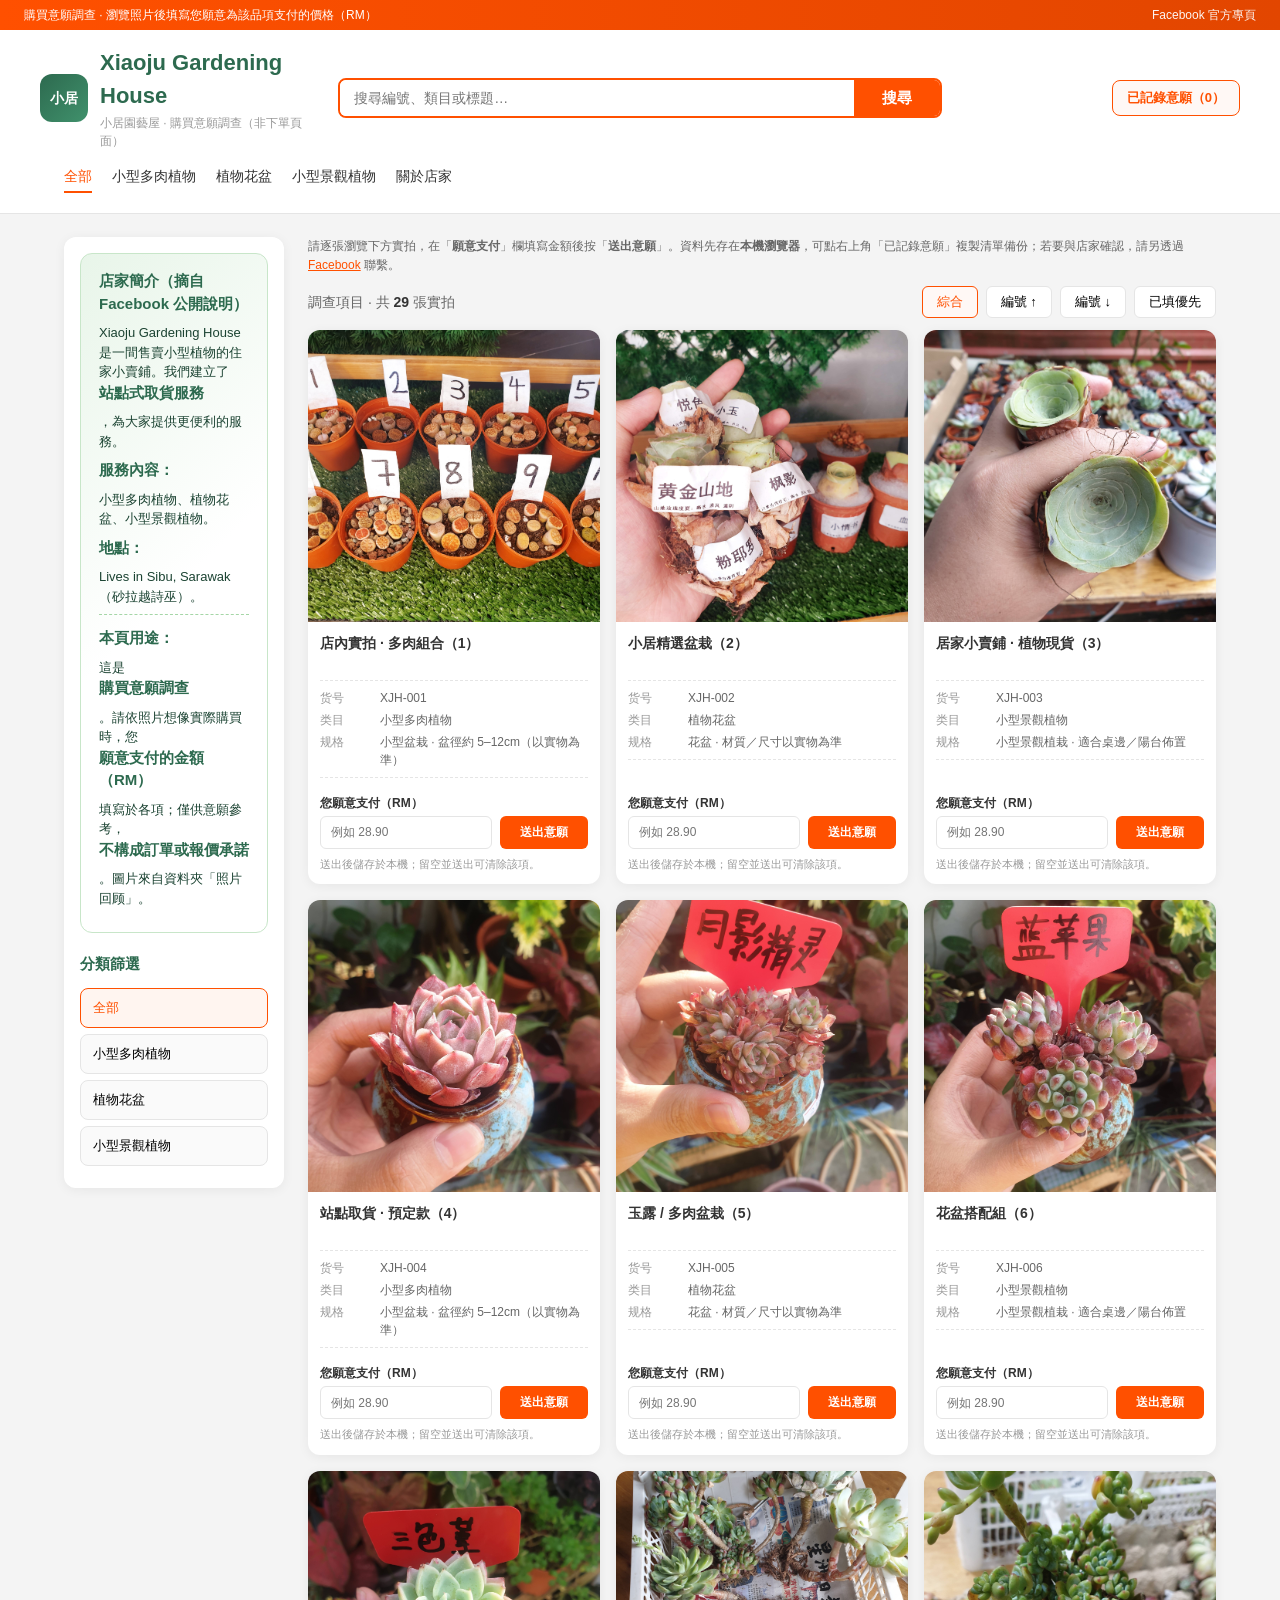
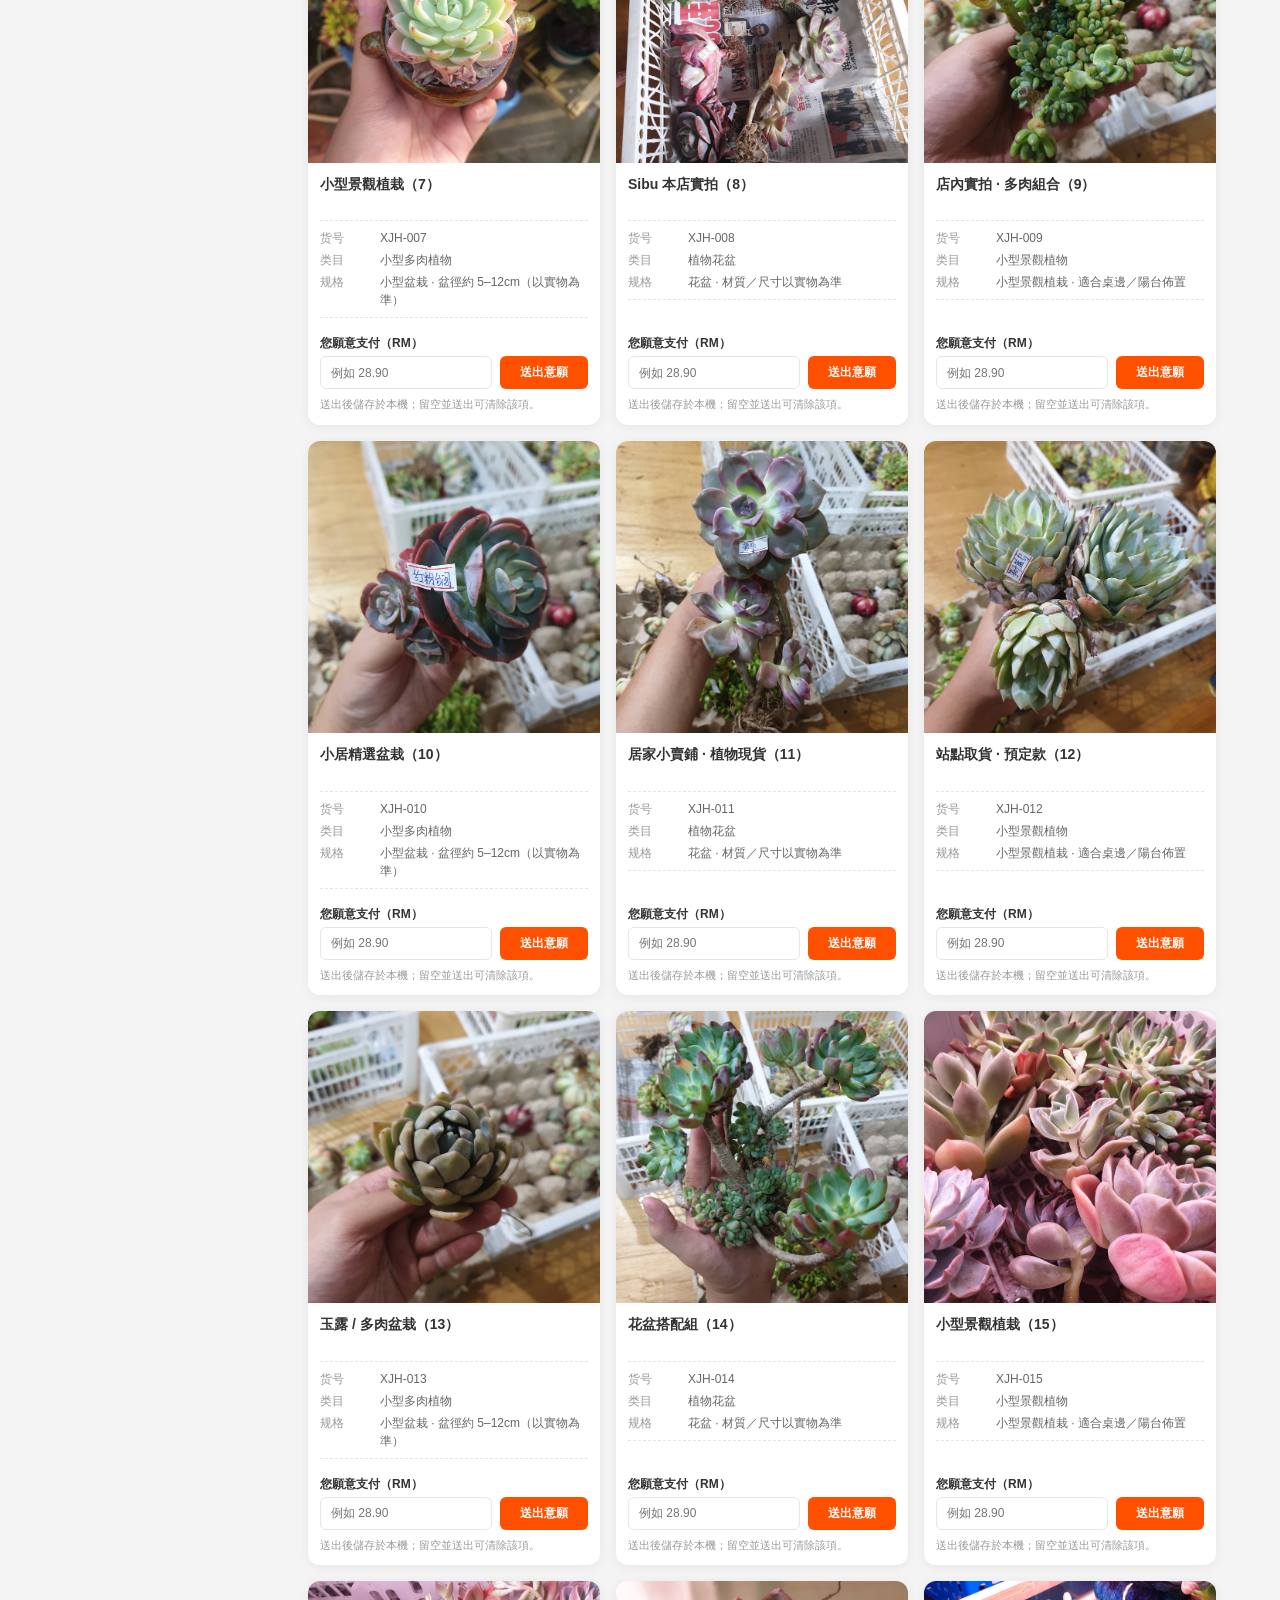
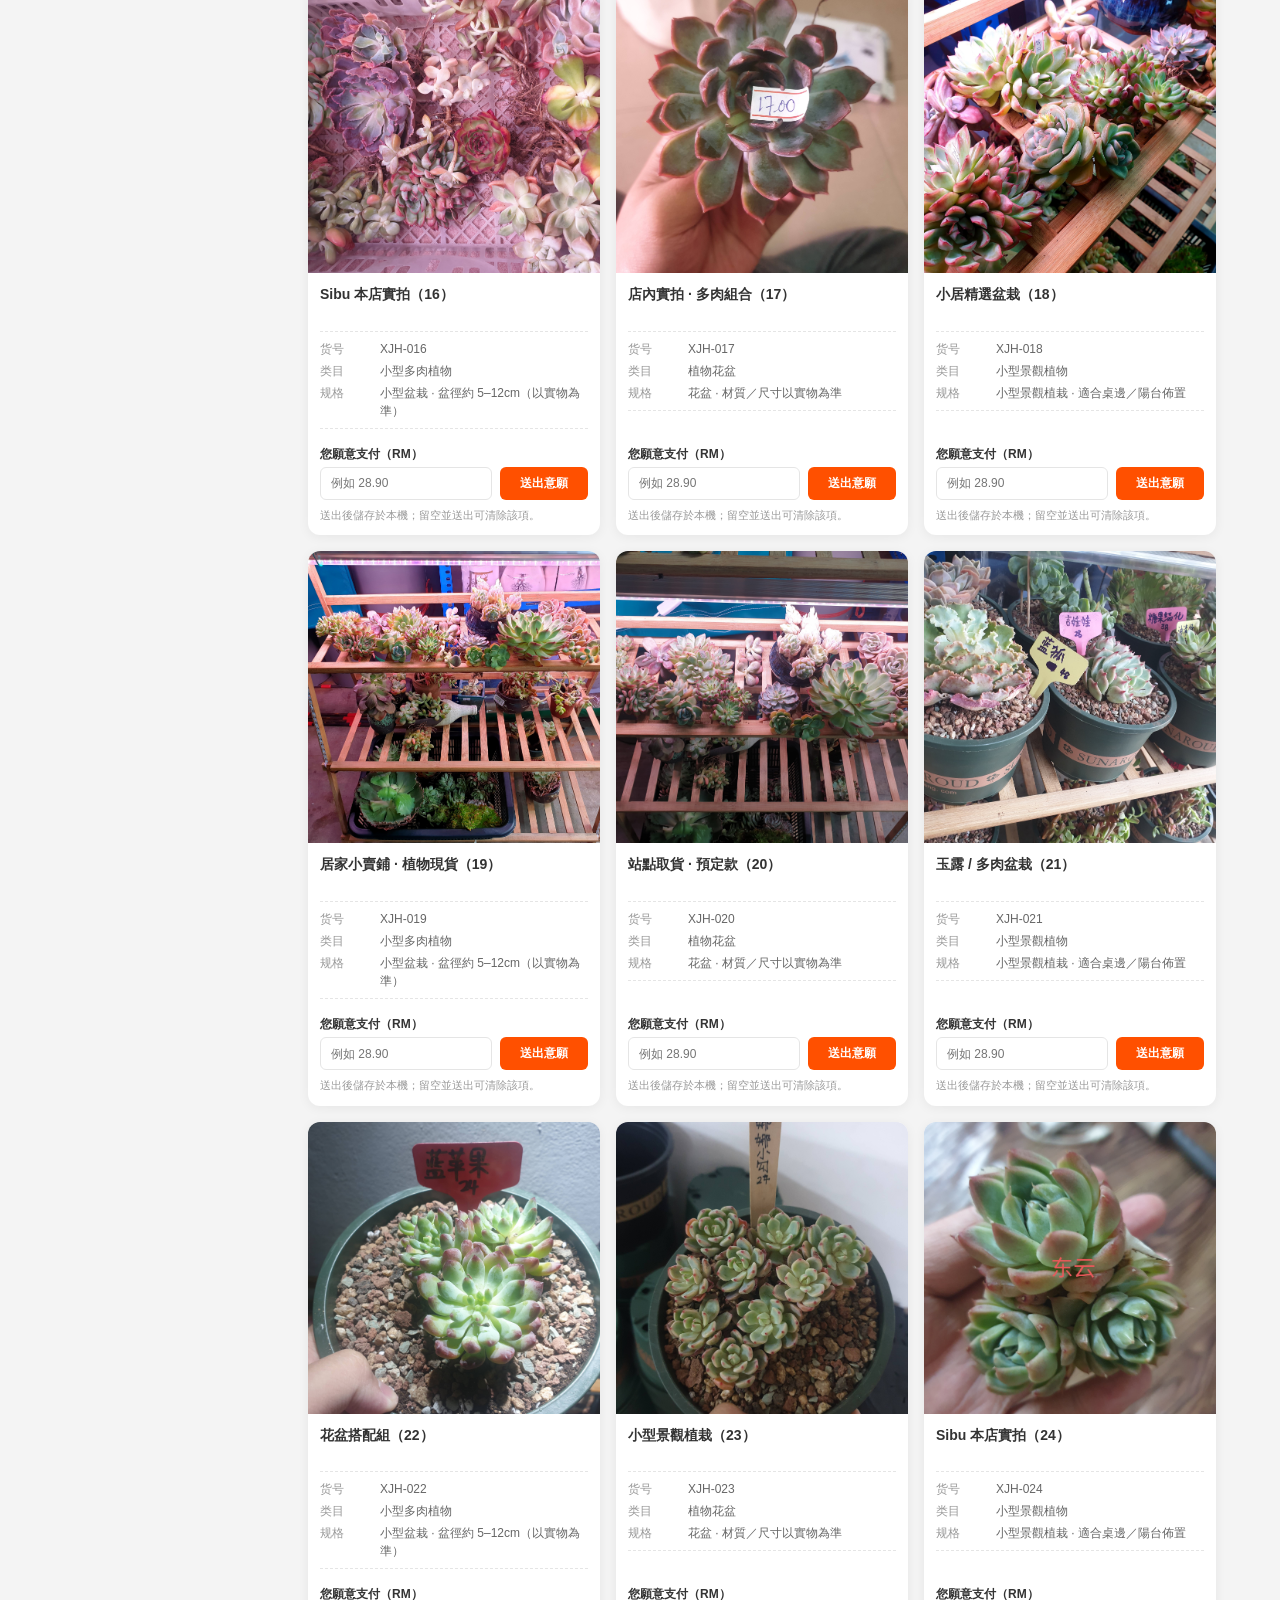
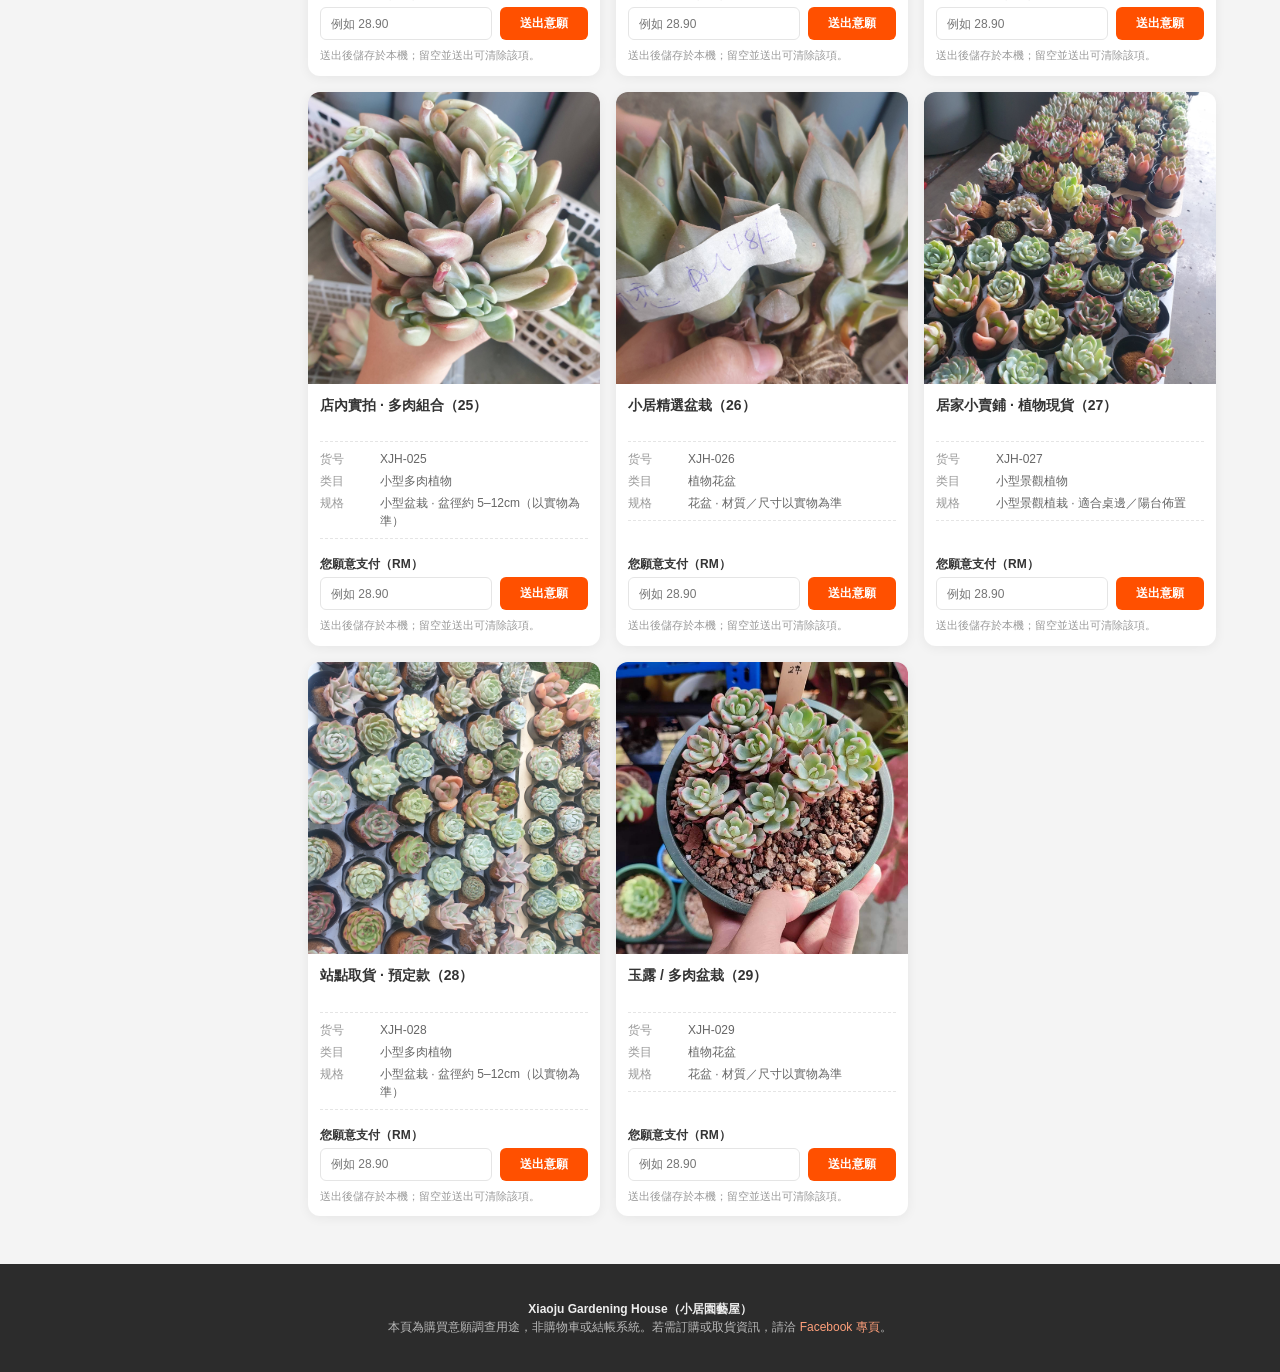
==== 意愿调查/index.html @ ec7cd311 "Add files via upload" ====
<!DOCTYPE html>
<html lang="zh-Hant">
  <head>
    <meta charset="UTF-8" />
    <meta name="viewport" content="width=device-width, initial-scale=1" />
    <meta name="theme-color" content="#ff5000" />
    <title>Xiaoju Gardening House · 購買意願調查</title>
    <meta
      name="description"
      content="Xiaoju Gardening House（小居園藝屋）購買意願調查：瀏覽實拍照片並填寫願意支付的價格（RM）。"
    />
    <link rel="stylesheet" href="styles.css" />
  </head>
  <body>
    <div class="top-bar">
      <span>購買意願調查 · 瀏覽照片後填寫您願意為該品項支付的價格（RM）</span>
      <span>
        <a href="https://www.facebook.com/xiaojugardeninghouse" target="_blank" rel="noopener noreferrer"
          >Facebook 官方專頁</a
        >
      </span>
    </div>

    <header class="header-main">
      <div class="header-inner">
        <div class="brand">
          <div class="brand-mark" aria-hidden="true">小居</div>
          <div>
            <h1>Xiaoju Gardening House</h1>
            <p class="sub">小居園藝屋 · 購買意願調查（非下單頁面）</p>
          </div>
        </div>
        <div class="search-wrap">
          <input
            id="search-input"
            type="search"
            placeholder="搜尋編號、類目或標題…"
            autocomplete="off"
            aria-label="搜尋項目"
          />
          <button type="button" id="search-btn">搜尋</button>
        </div>
        <div class="header-actions">
          <button type="button" class="summary-btn" id="summary-btn" aria-haspopup="dialog">
            已記錄意願（<span id="wtp-count">0</span>）
          </button>
        </div>
      </div>
      <nav class="nav-cats" aria-label="照片分類">
        <a href="#" data-cat="all" class="active">全部</a>
        <a href="#" data-cat="succulent">小型多肉植物</a>
        <a href="#" data-cat="pot">植物花盆</a>
        <a href="#" data-cat="landscape">小型景觀植物</a>
        <a href="https://www.facebook.com/xiaojugardeninghouse" target="_blank" rel="noopener noreferrer">關於店家</a>
      </nav>
    </header>

    <div class="layout">
      <aside class="sidebar" aria-label="說明與篩選">
        <div class="intro-card">
          <strong>店家簡介（摘自 Facebook 公開說明）</strong>
          <p>
            Xiaoju Gardening House 是一間售賣小型植物的住家小賣鋪。我們建立了<strong>站點式取貨服務</strong>，為大家提供更便利的服務。
          </p>
          <p><strong>服務內容：</strong>小型多肉植物、植物花盆、小型景觀植物。</p>
          <p><strong>地點：</strong>Lives in Sibu, Sarawak（砂拉越詩巫）。</p>
          <p class="intro-survey">
            <strong>本頁用途：</strong>這是<strong>購買意願調查</strong>。請依照片想像實際購買時，您<strong>願意支付的金額（RM）</strong>填寫於各項；僅供意願參考，<strong>不構成訂單或報價承諾</strong>。圖片來自資料夾「照片回顾」。
          </p>
        </div>
        <h3>分類篩選</h3>
        <div id="filter-btns"></div>
      </aside>

      <main class="main-panel">
        <p class="main-hint">
          請逐張瀏覽下方實拍，在「<strong>願意支付</strong>」欄填寫金額後按「<strong>送出意願</strong>」。資料先存在<strong>本機瀏覽器</strong>，可點右上角「已記錄意願」複製清單備份；若要與店家確認，請另透過
          <a href="https://www.facebook.com/xiaojugardeninghouse" target="_blank" rel="noopener noreferrer">Facebook</a>
          聯繫。
        </p>
        <div class="toolbar">
          <span class="toolbar-stat">調查項目 · 共 <strong id="product-total">—</strong> 張實拍</span>
          <div class="sort-row">
            <button type="button" data-sort="default" class="active">綜合</button>
            <button type="button" data-sort="id-asc">編號 ↑</button>
            <button type="button" data-sort="id-desc">編號 ↓</button>
            <button type="button" data-sort="filled-first">已填優先</button>
          </div>
        </div>
        <div id="product-grid" class="product-grid"></div>
      </main>
    </div>

    <footer class="footer">
      <p>
        <strong class="footer-brand">Xiaoju Gardening House（小居園藝屋）</strong><br />
        本頁為購買意願調查用途，非購物車或結帳系統。若需訂購或取貨資訊，請洽
        <a href="https://www.facebook.com/xiaojugardeninghouse" target="_blank" rel="noopener noreferrer">Facebook 專頁</a>。
      </p>
    </footer>

    <dialog id="summary-dialog" class="summary-dialog">
      <div class="summary-dialog-inner">
        <h2 class="summary-title">已記錄的購買意願</h2>
        <div id="summary-body" class="summary-body"></div>
        <p class="summary-hint">以下資料儲存在本機瀏覽器，清除網站資料會一併刪除。建議使用「複製清單」備份。</p>
        <div class="dialog-actions">
          <button type="button" class="btn-secondary" id="copy-summary">複製清單</button>
          <button type="button" class="btn-danger" id="clear-all-wtp">全部清除</button>
          <button type="button" class="btn-primary" id="close-summary">關閉</button>
        </div>
      </div>
    </dialog>

    <div id="toast" class="toast" role="status" aria-live="polite"></div>
    <script src="app.js"></script>
  </body>
</html>
---- 意愿调查/styles.css ----
:root {
  --tb-orange: #ff5000;
  --tb-orange-dark: #e24600;
  --leaf: #2d6a4f;
  --leaf-light: #40916c;
  --bg: #f4f4f4;
  --card: #fff;
  --text: #333;
  --muted: #999;
  --spec: #666;
  --border: #e5e5e5;
  --radius: 12px;
  --shadow: 0 2px 12px rgba(0, 0, 0, 0.06);
  --space-1: 4px;
  --space-2: 8px;
  --space-3: 12px;
  --space-4: 16px;
  --space-5: 24px;
  --layout-max: 1200px;
  --sidebar-w: 220px;
  --card-thumb: 1;
  --font-title: 14px;
  --font-spec: 12px;
  --line-title: 1.35;
}

* {
  box-sizing: border-box;
}

body {
  margin: 0;
  font-family: "PingFang SC", "Microsoft YaHei", "Helvetica Neue", sans-serif;
  background: var(--bg);
  color: var(--text);
  line-height: 1.5;
}

a {
  color: inherit;
  text-decoration: none;
}

img {
  max-width: 100%;
  vertical-align: middle;
}

.top-bar {
  background: linear-gradient(90deg, var(--tb-orange) 0%, var(--tb-orange-dark) 100%);
  color: #fff;
  font-size: 12px;
  padding: 6px 24px;
  display: flex;
  justify-content: space-between;
  align-items: center;
}

.top-bar a {
  color: #fff;
  opacity: 0.95;
}

.top-bar a:hover {
  text-decoration: underline;
}

.header-main {
  background: #fff;
  padding: 16px 24px 20px;
  box-shadow: 0 1px 0 var(--border);
}

.header-inner {
  max-width: var(--layout-max);
  margin: 0 auto;
  display: grid;
  grid-template-columns: 1fr 2.2fr 1fr;
  gap: 24px;
  align-items: center;
}

.brand {
  display: flex;
  align-items: center;
  gap: 12px;
}

.brand-mark {
  width: 48px;
  height: 48px;
  border-radius: 12px;
  background: linear-gradient(135deg, var(--leaf) 0%, var(--leaf-light) 100%);
  display: grid;
  place-items: center;
  color: #fff;
  font-weight: 700;
  font-size: 14px;
  flex-shrink: 0;
}

.brand h1 {
  margin: 0;
  font-size: 22px;
  font-weight: 700;
  color: var(--leaf);
}

.brand .sub {
  margin: 2px 0 0;
  font-size: 12px;
  color: var(--muted);
}

.search-wrap {
  display: flex;
  border: 2px solid var(--tb-orange);
  border-radius: 8px;
  overflow: hidden;
  height: 40px;
}

.search-wrap input {
  flex: 1;
  border: none;
  padding: 0 14px;
  font-size: 14px;
  outline: none;
}

.search-wrap button {
  background: var(--tb-orange);
  color: #fff;
  border: none;
  padding: 0 28px;
  font-weight: 600;
  cursor: pointer;
  font-size: 15px;
}

.search-wrap button:hover {
  background: var(--tb-orange-dark);
}

.header-actions {
  display: flex;
  justify-content: flex-end;
  gap: 16px;
  font-size: 13px;
}

.header-actions .summary-btn {
  color: var(--tb-orange);
  font-weight: 600;
  cursor: pointer;
  border: 1px solid var(--tb-orange);
  background: #fff8f5;
  border-radius: 8px;
  padding: 8px 14px;
  font-size: 13px;
  font-family: inherit;
}

.header-actions .summary-btn:hover {
  background: #ffefe6;
}

.nav-cats {
  max-width: var(--layout-max);
  margin: 0 auto;
  padding: 12px 24px 0;
  display: flex;
  flex-wrap: wrap;
  gap: 8px 20px;
  font-size: 14px;
}

.nav-cats a {
  color: var(--text);
  padding: 4px 0;
  border-bottom: 2px solid transparent;
}

.nav-cats a:hover,
.nav-cats a.active {
  color: var(--tb-orange);
  border-bottom-color: var(--tb-orange);
}

.layout {
  max-width: var(--layout-max);
  margin: 0 auto;
  padding: var(--space-5) var(--space-5) 48px;
  display: grid;
  grid-template-columns: var(--sidebar-w) 1fr;
  gap: var(--space-5);
}

.main-hint {
  margin: 0 0 var(--space-3);
  font-size: var(--font-spec);
  color: var(--spec);
  line-height: 1.55;
}

.main-hint a {
  color: var(--tb-orange);
  text-decoration: underline;
}

.toolbar-stat {
  font-size: var(--font-title);
  color: var(--spec);
}

.toolbar-stat strong {
  color: var(--text);
  font-weight: 700;
}

@media (max-width: 900px) {
  .header-inner {
    grid-template-columns: 1fr;
    text-align: center;
  }

  .brand {
    justify-content: center;
  }

  .header-actions {
    justify-content: center;
  }

  .layout {
    grid-template-columns: 1fr;
  }

  .sidebar {
    display: flex;
    flex-wrap: wrap;
    gap: 8px;
  }

  .sidebar h3 {
    width: 100%;
  }

  .sidebar .intro-card {
    flex: 1 1 100%;
  }
}

.sidebar {
  background: var(--card);
  border-radius: var(--radius);
  padding: 16px;
  box-shadow: var(--shadow);
  height: fit-content;
  position: sticky;
  top: 12px;
}

.sidebar h3 {
  margin: 0 0 12px;
  font-size: 15px;
  color: var(--leaf);
}

.filter-btn {
  display: block;
  width: 100%;
  text-align: left;
  padding: 10px 12px;
  margin-bottom: 6px;
  border: 1px solid var(--border);
  border-radius: 8px;
  background: #fafafa;
  cursor: pointer;
  font-size: 13px;
  font-family: inherit;
}

.filter-btn:hover,
.filter-btn.active {
  border-color: var(--tb-orange);
  background: #fff5f0;
  color: var(--tb-orange);
}

.intro-card {
  background: linear-gradient(135deg, #e8f5e9 0%, #fff 50%);
  border: 1px solid #c8e6c9;
  border-radius: var(--radius);
  padding: 16px 18px;
  margin-bottom: 20px;
  font-size: 13px;
  color: #1b4332;
}

.intro-card strong {
  display: block;
  margin-bottom: 8px;
  font-size: 15px;
  color: var(--leaf);
}

.intro-card p {
  margin: 0 0 8px;
}

.intro-survey {
  margin-top: var(--space-3);
  padding-top: var(--space-3);
  border-top: 1px dashed #a5d6a7;
}

.main-panel {
  min-width: 0;
}

.toolbar {
  display: flex;
  justify-content: space-between;
  align-items: center;
  margin-bottom: var(--space-3);
  flex-wrap: wrap;
  gap: var(--space-2) var(--space-3);
}

.sort-row {
  display: flex;
  gap: 8px;
  flex-wrap: wrap;
}

.sort-row button {
  padding: 6px 14px;
  border: 1px solid var(--border);
  background: #fff;
  border-radius: 6px;
  cursor: pointer;
  font-size: 13px;
  font-family: inherit;
}

.sort-row button.active {
  border-color: var(--tb-orange);
  color: var(--tb-orange);
  background: #fff8f5;
}

.product-grid {
  display: grid;
  grid-template-columns: repeat(auto-fill, minmax(228px, 1fr));
  gap: var(--space-4);
  align-items: stretch;
}

.product-card {
  background: var(--card);
  border-radius: var(--radius);
  overflow: hidden;
  box-shadow: var(--shadow);
  transition: transform 0.15s ease, box-shadow 0.15s ease;
  display: flex;
  flex-direction: column;
  min-height: 100%;
}

.product-card:hover {
  transform: translateY(-3px);
  box-shadow: 0 8px 24px rgba(0, 0, 0, 0.1);
}

.product-card .thumb {
  aspect-ratio: var(--card-thumb);
  background: #f0f0f0;
  overflow: hidden;
  flex-shrink: 0;
}

.product-card .thumb img {
  width: 100%;
  height: 100%;
  object-fit: cover;
}

.product-card .info {
  padding: var(--space-3);
  flex: 1;
  display: flex;
  flex-direction: column;
  gap: var(--space-2);
  min-height: 0;
}

.product-card .title {
  font-size: var(--font-title);
  font-weight: 600;
  color: var(--text);
  line-height: var(--line-title);
  display: -webkit-box;
  -webkit-line-clamp: 2;
  -webkit-box-orient: vertical;
  overflow: hidden;
  min-height: calc(2em * var(--line-title));
  margin: 0;
}

.product-spec {
  margin: 0;
  padding: var(--space-2) 0;
  border-top: 1px dashed var(--border);
  border-bottom: 1px dashed var(--border);
  font-size: var(--font-spec);
  color: var(--spec);
}

.product-spec .row {
  display: grid;
  grid-template-columns: 52px 1fr;
  gap: var(--space-1) var(--space-2);
  align-items: start;
  margin-bottom: var(--space-1);
}

.product-spec .row:last-child {
  margin-bottom: 0;
}

.product-spec dt {
  margin: 0;
  color: var(--muted);
  font-weight: 400;
  white-space: nowrap;
}

.product-spec dd {
  margin: 0;
  word-break: break-word;
}

.wtp-form {
  margin-top: auto;
  padding-top: var(--space-2);
}

.wtp-label {
  display: block;
  font-size: var(--font-spec);
  font-weight: 600;
  color: var(--text);
  margin-bottom: var(--space-1);
}

.wtp-row {
  display: flex;
  gap: var(--space-2);
  align-items: stretch;
}

.wtp-input {
  flex: 1;
  min-width: 0;
  padding: 8px 10px;
  border: 1px solid var(--border);
  border-radius: 6px;
  font-size: var(--font-spec);
  font-family: inherit;
}

.wtp-input:focus {
  outline: none;
  border-color: var(--tb-orange);
  box-shadow: 0 0 0 2px rgba(255, 80, 0, 0.15);
}

.wtp-submit {
  flex-shrink: 0;
  padding: 8px 12px;
  min-width: 88px;
  background: var(--tb-orange);
  color: #fff;
  border: none;
  border-radius: 6px;
  font-weight: 600;
  cursor: pointer;
  font-size: var(--font-spec);
  font-family: inherit;
}

.wtp-submit:hover {
  background: var(--tb-orange-dark);
}

.wtp-hint {
  margin: var(--space-2) 0 0;
  font-size: 11px;
  color: var(--muted);
  line-height: 1.4;
}

.summary-dialog {
  border: none;
  border-radius: var(--radius);
  padding: 0;
  max-width: min(92vw, 560px);
  width: 100%;
  box-shadow: 0 20px 60px rgba(0, 0, 0, 0.22);
}

.summary-dialog::backdrop {
  background: rgba(0, 0, 0, 0.45);
}

.summary-dialog-inner {
  padding: var(--space-4) var(--space-5);
}

.summary-title {
  margin: 0 0 var(--space-3);
  font-size: 18px;
  color: var(--leaf);
}

.summary-body {
  max-height: min(50vh, 360px);
  overflow: auto;
  margin-bottom: var(--space-3);
}

.summary-empty {
  margin: 0;
  color: var(--muted);
  text-align: center;
  padding: var(--space-4);
}

.summary-table {
  width: 100%;
  border-collapse: collapse;
  font-size: var(--font-spec);
}

.summary-table th,
.summary-table td {
  border: 1px solid var(--border);
  padding: var(--space-2) var(--space-2);
  text-align: left;
  vertical-align: top;
}

.summary-table th {
  background: #fafafa;
  font-weight: 600;
}

.summary-table .num {
  white-space: nowrap;
}

.summary-hint {
  margin: 0 0 var(--space-3);
  font-size: 11px;
  color: var(--muted);
  line-height: 1.45;
}

.dialog-actions {
  display: flex;
  flex-wrap: wrap;
  gap: var(--space-2);
  justify-content: flex-end;
}

.dialog-actions button {
  padding: 8px 16px;
  border-radius: 6px;
  font-size: var(--font-spec);
  font-family: inherit;
  cursor: pointer;
  border: 1px solid var(--border);
}

.btn-primary {
  background: var(--tb-orange);
  color: #fff;
  border-color: var(--tb-orange) !important;
  font-weight: 600;
}

.btn-primary:hover {
  background: var(--tb-orange-dark);
}

.btn-secondary {
  background: #fff;
  color: var(--text);
}

.btn-secondary:hover {
  background: #f5f5f5;
}

.btn-danger {
  background: #fff;
  color: #c62828;
  border-color: #ffcdd2 !important;
}

.btn-danger:hover {
  background: #ffebee;
}

.footer {
  background: #2c2c2c;
  color: #bbb;
  padding: var(--space-5) var(--space-5);
  font-size: var(--font-spec);
  text-align: center;
}

.footer-brand {
  color: #eee;
}

.footer a {
  color: #ff9f7a;
}

.toast {
  position: fixed;
  bottom: 24px;
  left: 50%;
  transform: translateX(-50%) translateY(80px);
  background: rgba(0, 0, 0, 0.82);
  color: #fff;
  padding: 12px 24px;
  border-radius: 8px;
  font-size: 14px;
  opacity: 0;
  transition: transform 0.25s ease, opacity 0.25s ease;
  z-index: 100;
  pointer-events: none;
}

.toast.show {
  transform: translateX(-50%) translateY(0);
  opacity: 1;
}

.empty-hint {
  grid-column: 1 / -1;
  text-align: center;
  padding: 48px var(--space-5);
  color: var(--muted);
  background: #fff;
  border-radius: var(--radius);
}

@media (max-width: 480px) {
  .top-bar {
    flex-direction: column;
    gap: var(--space-1);
    text-align: center;
    padding: var(--space-2) var(--space-3);
  }

  .search-wrap {
    height: 44px;
  }

  .product-grid {
    grid-template-columns: repeat(auto-fill, minmax(160px, 1fr));
    gap: var(--space-3);
  }

  .product-spec .row {
    grid-template-columns: 48px 1fr;
  }

  .wtp-row {
    flex-direction: column;
  }

  .wtp-submit {
    width: 100%;
  }
}
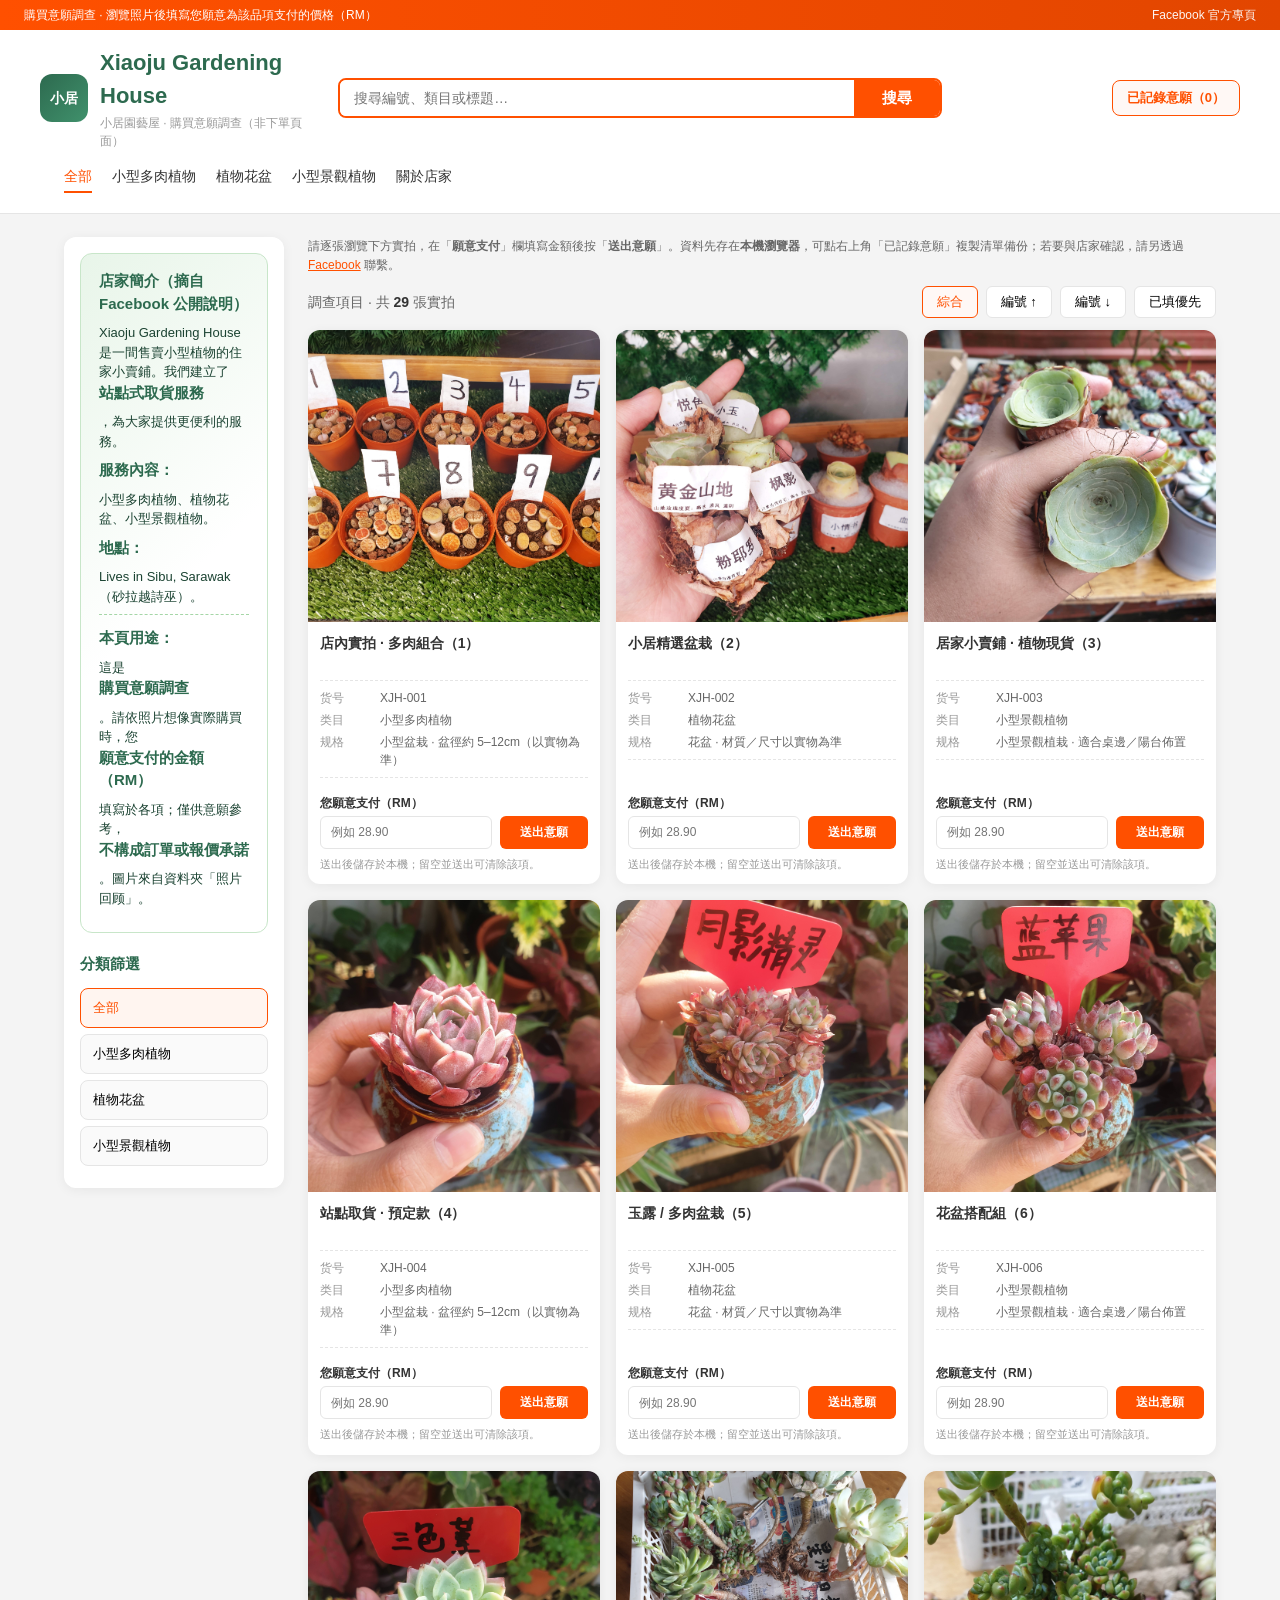
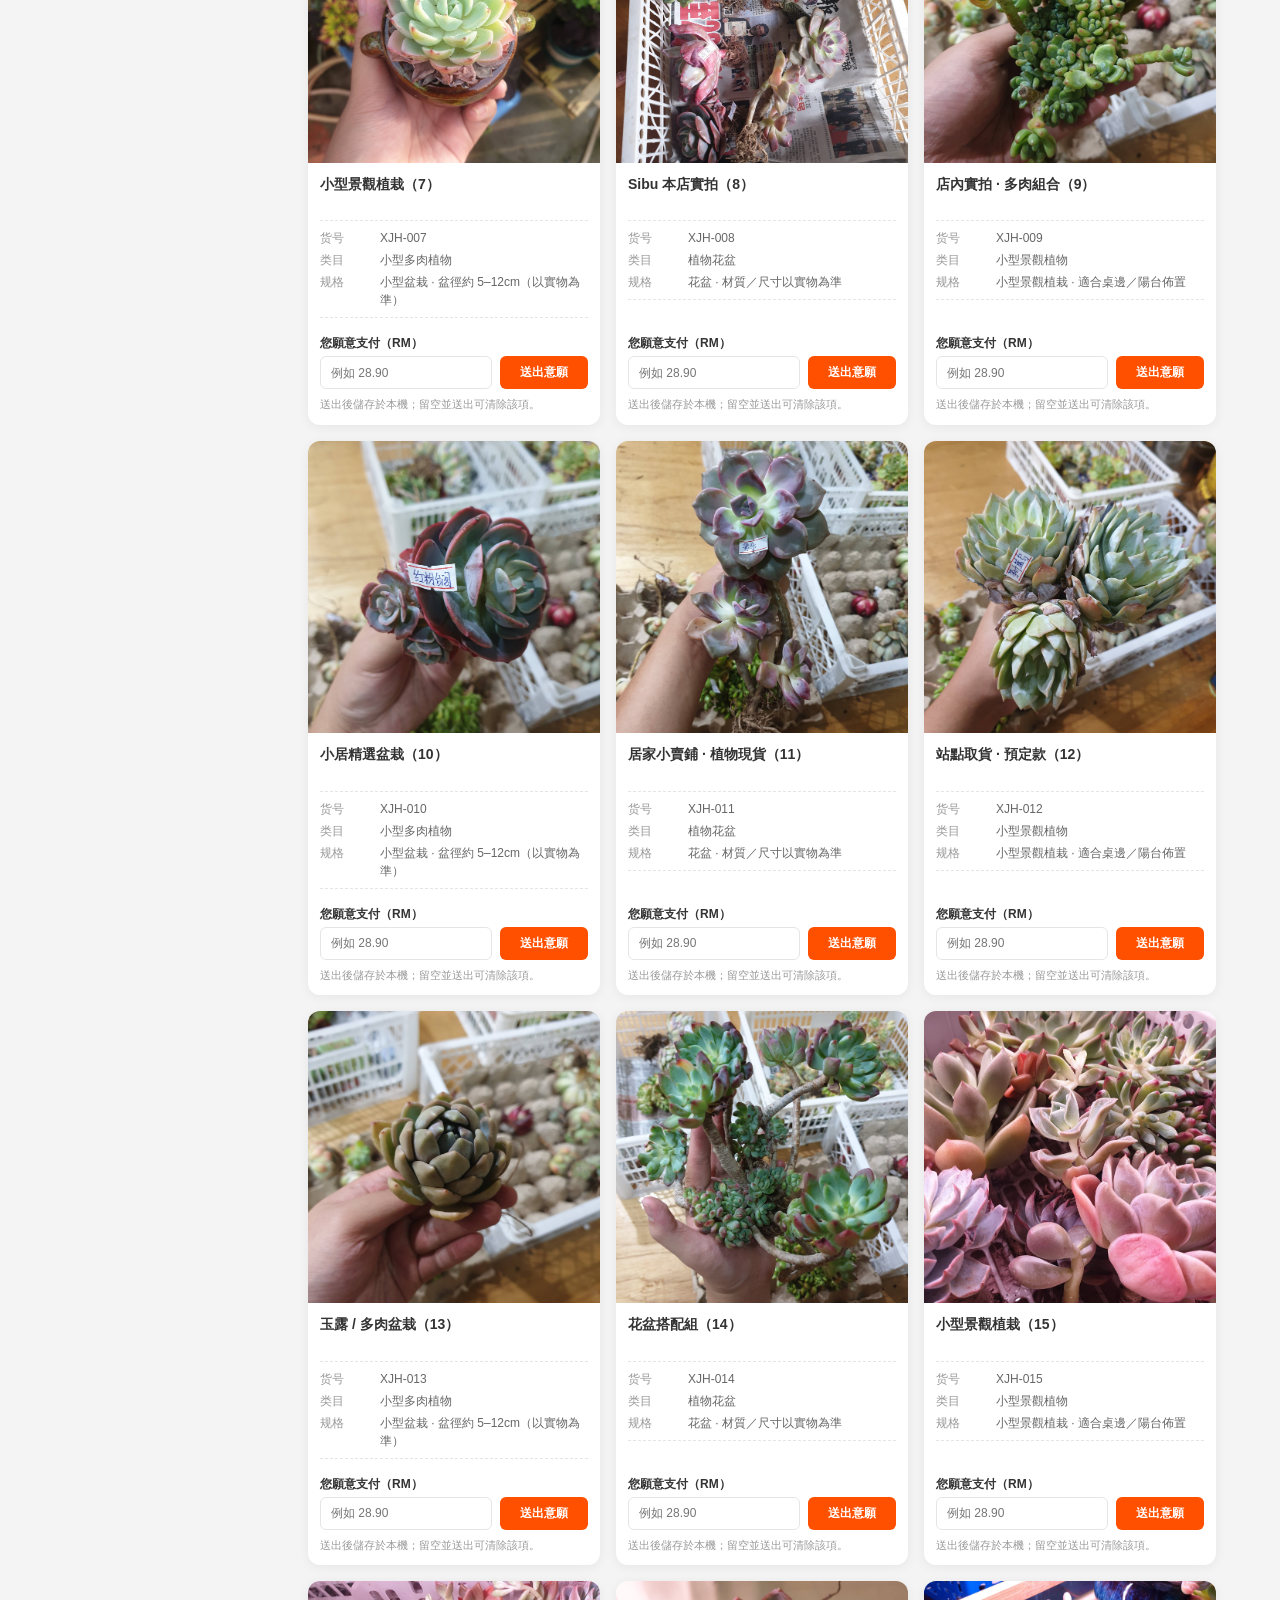
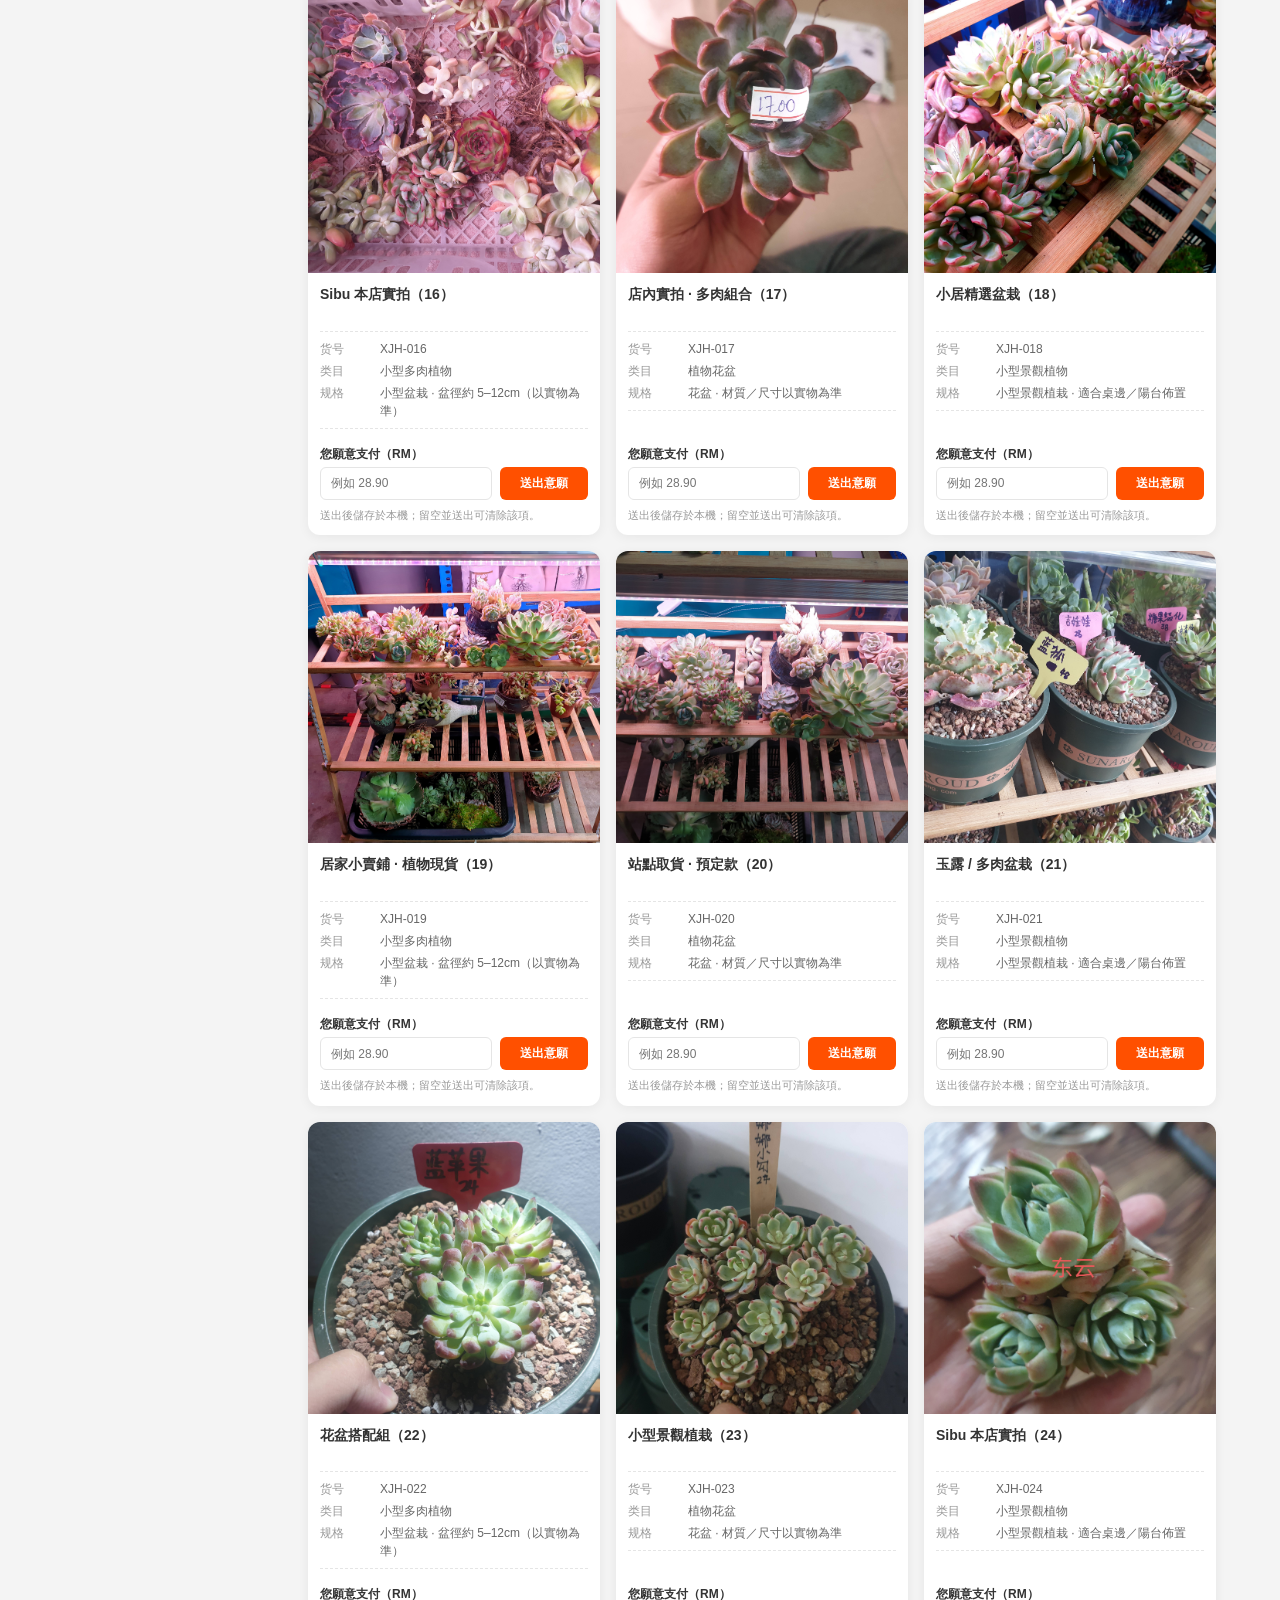
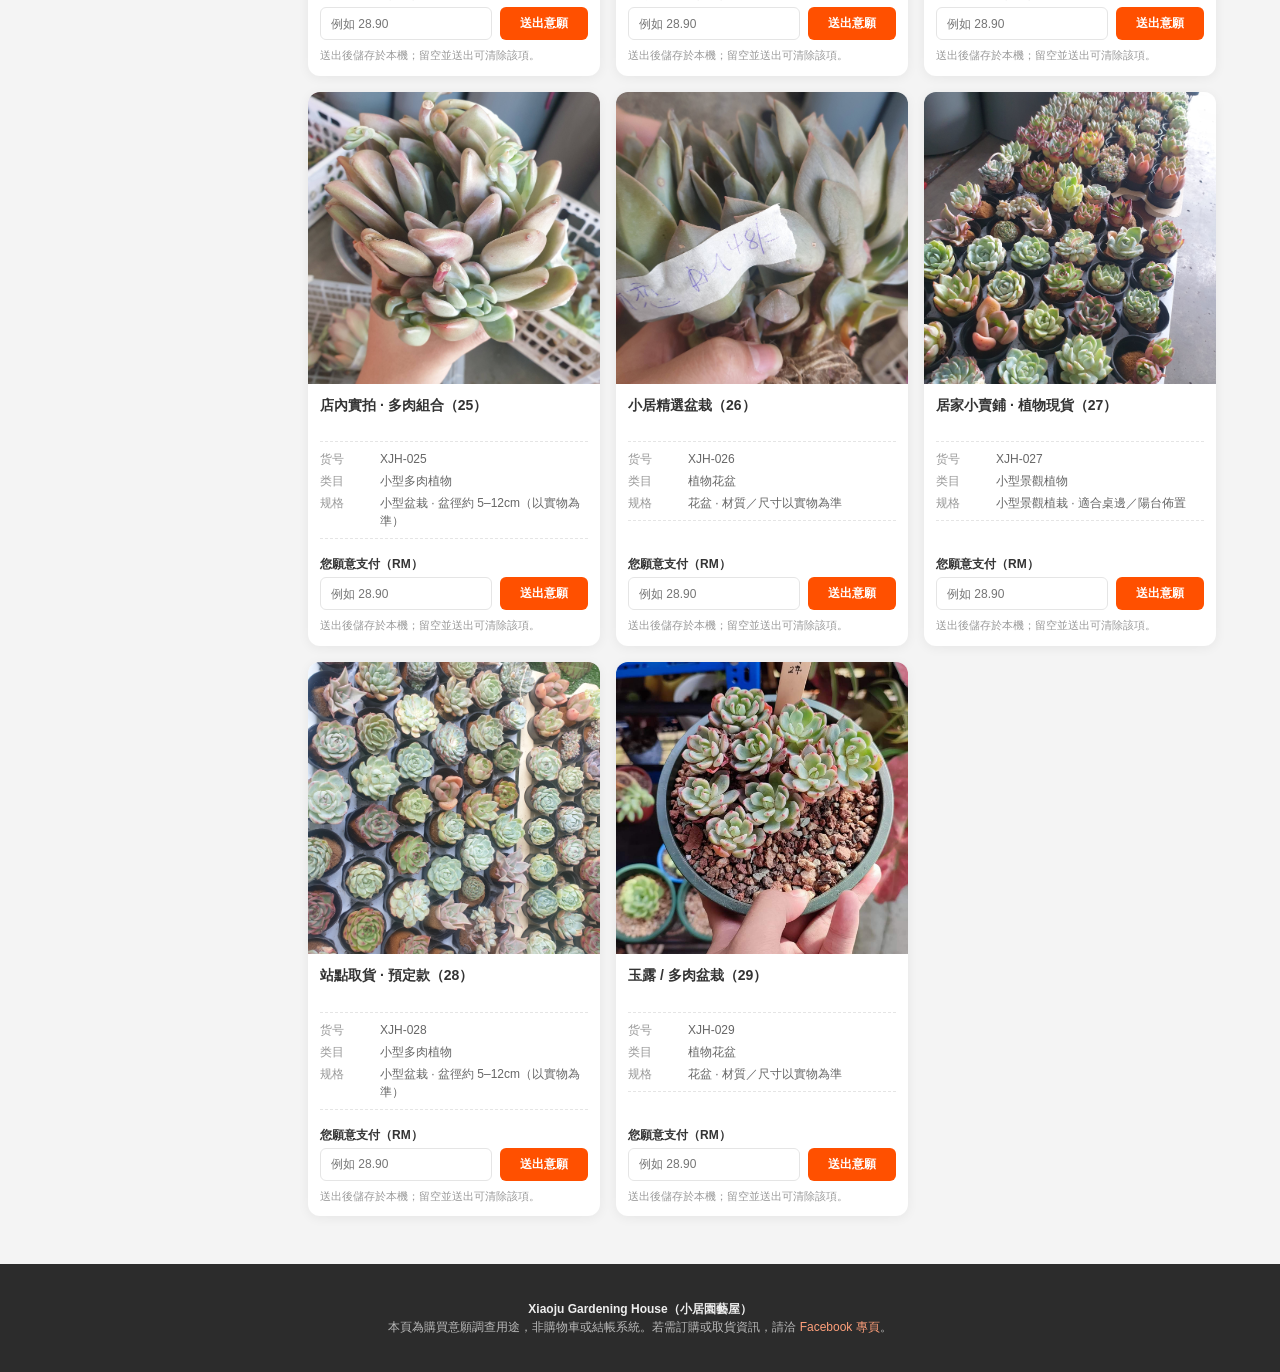
==== commit 599bb2fb: "Add files via upload" ====
--- a/意愿调查/index.html
+++ b/意愿调查/index.html
@@ -10,10 +10,12 @@
       content="Xiaoju Gardening House（小居園藝屋）購買意願調查：瀏覽實拍照片並填寫願意支付的價格（RM）。"
     />
     <link rel="stylesheet" href="styles.css" />
+    <script src="device.js" defer></script>
+    <script src="app.js" defer></script>
   </head>
   <body>
     <div class="top-bar">
-      <span>購買意願調查 · 瀏覽照片後填寫您願意為該品項支付的價格（RM）</span>
+      <span class="top-bar-lead">購買意願調查 · 瀏覽照片後填寫您願意為該品項支付的價格（RM）</span>
       <span>
         <a href="https://www.facebook.com/xiaojugardeninghouse" target="_blank" rel="noopener noreferrer"
           >Facebook 官方專頁</a
@@ -113,6 +115,5 @@
     </dialog>
 
     <div id="toast" class="toast" role="status" aria-live="polite"></div>
-    <script src="app.js"></script>
   </body>
 </html>
--- a/意愿调查/styles.css
+++ b/意愿调查/styles.css
@@ -65,6 +65,10 @@
   text-decoration: underline;
 }
 
+.top-bar-lead {
+  min-width: 0;
+}
+
 .header-main {
   background: #fff;
   padding: 16px 24px 20px;
@@ -659,6 +663,136 @@
   border-radius: var(--radius);
 }
 
+/* 手機版（≤768px）：與 device.js 斷點一致；無 JS 時仍依螢幕寬度生效 */
+@media (max-width: 768px) {
+  body {
+    padding-bottom: env(safe-area-inset-bottom, 0);
+  }
+
+  .layout {
+    display: flex;
+    flex-direction: column-reverse;
+    gap: var(--space-4);
+    padding-left: max(var(--space-3), env(safe-area-inset-left, 0px));
+    padding-right: max(var(--space-3), env(safe-area-inset-right, 0px));
+    padding-top: var(--space-3);
+  }
+
+  .main-panel {
+    order: 0;
+  }
+
+  .sidebar {
+    display: block;
+    position: static;
+    top: auto;
+    order: 1;
+    width: 100%;
+  }
+
+  .top-bar {
+    font-size: 11px;
+    padding: 8px max(var(--space-3), env(safe-area-inset-left, 0px)) 8px
+      max(var(--space-3), env(safe-area-inset-right, 0px));
+    align-items: flex-start;
+  }
+
+  .top-bar-lead {
+    display: -webkit-box;
+    -webkit-line-clamp: 2;
+    -webkit-box-orient: vertical;
+    overflow: hidden;
+    line-height: 1.4;
+    padding-right: var(--space-2);
+  }
+
+  .header-main {
+    padding: 12px max(var(--space-3), env(safe-area-inset-left, 0px)) 14px
+      max(var(--space-3), env(safe-area-inset-right, 0px));
+  }
+
+  .brand h1 {
+    font-size: 18px;
+  }
+
+  .brand-mark {
+    width: 42px;
+    height: 42px;
+    font-size: 13px;
+  }
+
+  .nav-cats {
+    flex-wrap: nowrap;
+    overflow-x: auto;
+    overflow-y: hidden;
+    -webkit-overflow-scrolling: touch;
+    gap: 14px;
+    padding: 10px max(var(--space-3), env(safe-area-inset-left, 0px)) 12px
+      max(var(--space-3), env(safe-area-inset-right, 0px));
+    scrollbar-width: thin;
+    border-bottom: 1px solid var(--border);
+  }
+
+  .nav-cats a {
+    flex-shrink: 0;
+    white-space: nowrap;
+    padding: 8px 0;
+  }
+
+  .product-grid {
+    grid-template-columns: minmax(0, 1fr);
+    gap: var(--space-4);
+  }
+
+  .product-card {
+    border-radius: 16px;
+    box-shadow: 0 4px 16px rgba(0, 0, 0, 0.08);
+  }
+
+  .product-card:hover {
+    transform: none;
+  }
+
+  .filter-btn {
+    min-height: 44px;
+    padding: 12px 14px;
+  }
+
+  .sort-row button {
+    min-height: 40px;
+    padding: 8px 12px;
+  }
+
+  .wtp-input {
+    min-height: 44px;
+    font-size: 16px;
+  }
+
+  .wtp-submit {
+    min-height: 44px;
+    padding: 10px 14px;
+  }
+
+  .header-actions .summary-btn {
+    min-height: 44px;
+    padding: 10px 14px;
+  }
+
+  .summary-dialog {
+    margin: auto;
+    max-height: min(90vh, 640px);
+    width: calc(100% - 2 * var(--space-3));
+  }
+
+  .summary-dialog-inner {
+    padding: var(--space-4);
+  }
+
+  .toast {
+    bottom: max(24px, env(safe-area-inset-bottom, 0px));
+  }
+}
+
 @media (max-width: 480px) {
   .top-bar {
     flex-direction: column;
@@ -671,11 +805,6 @@
     height: 44px;
   }
 
-  .product-grid {
-    grid-template-columns: repeat(auto-fill, minmax(160px, 1fr));
-    gap: var(--space-3);
-  }
-
   .product-spec .row {
     grid-template-columns: 48px 1fr;
   }
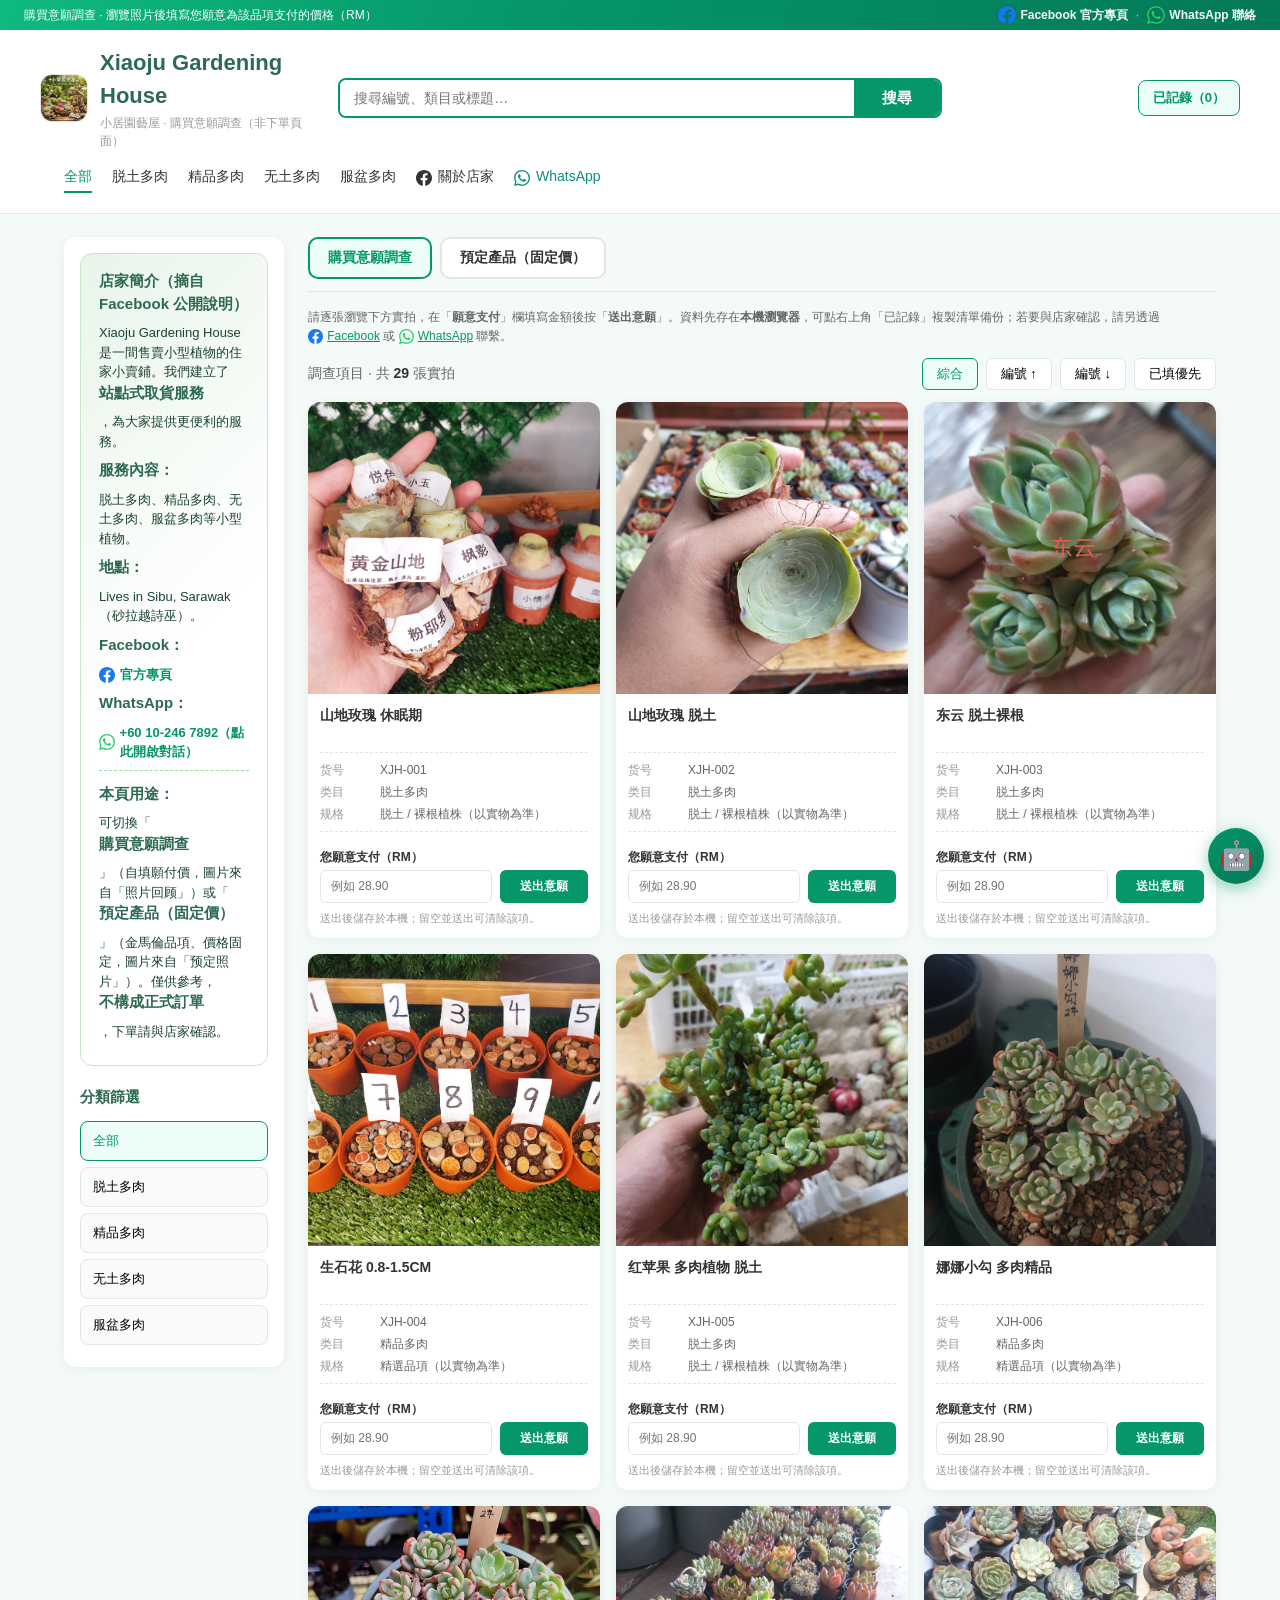
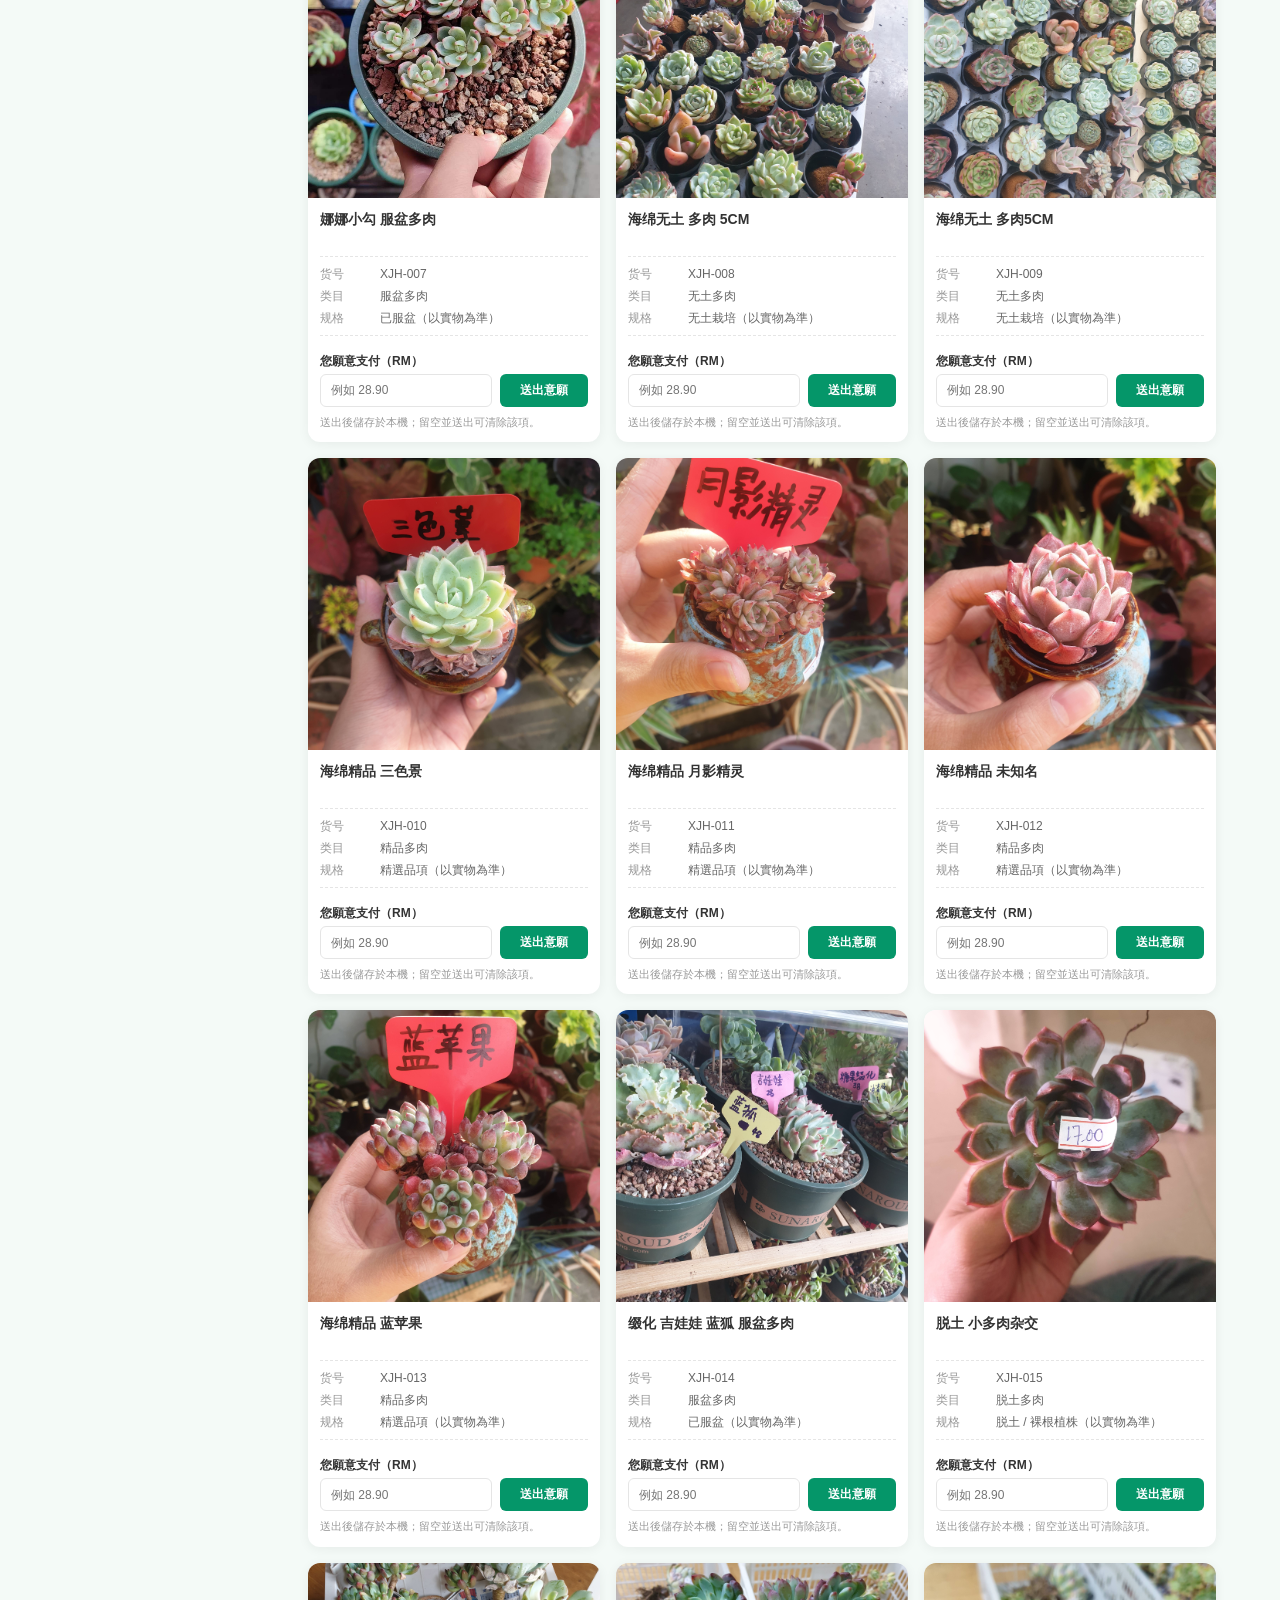
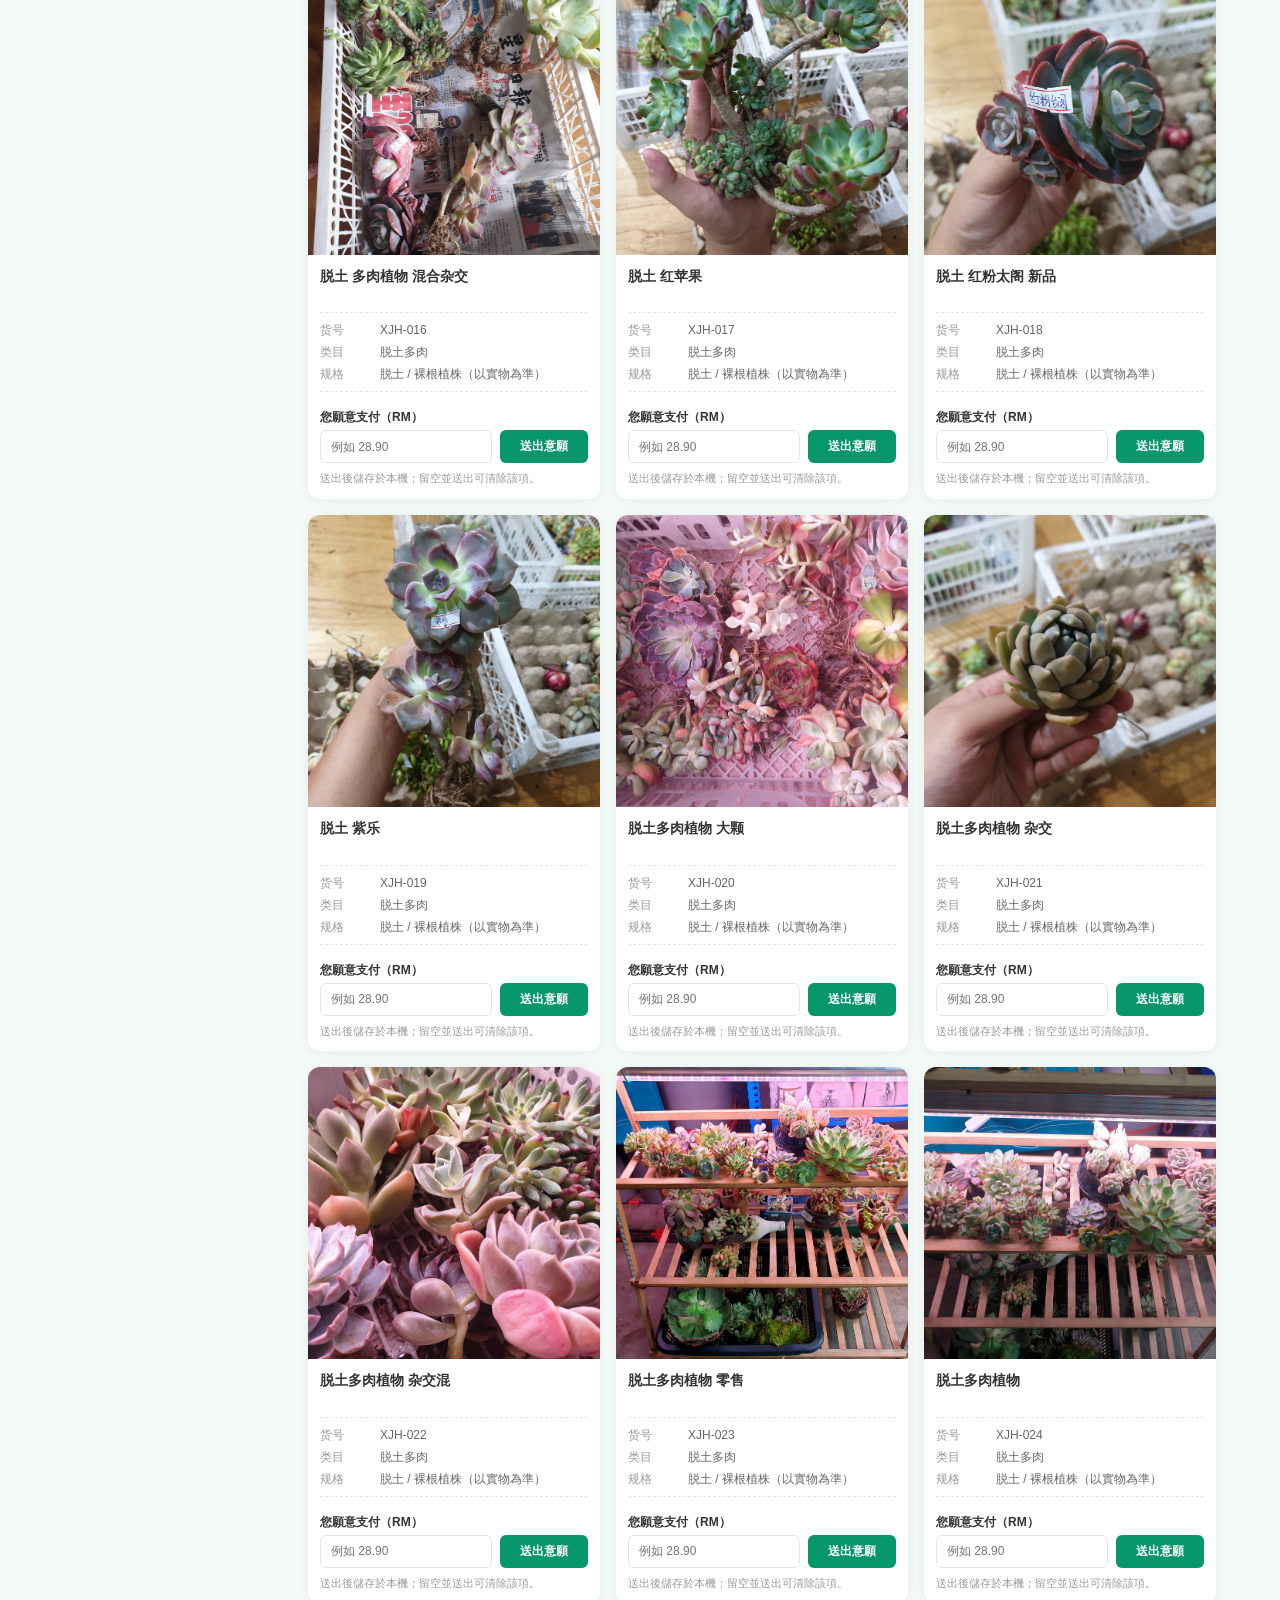
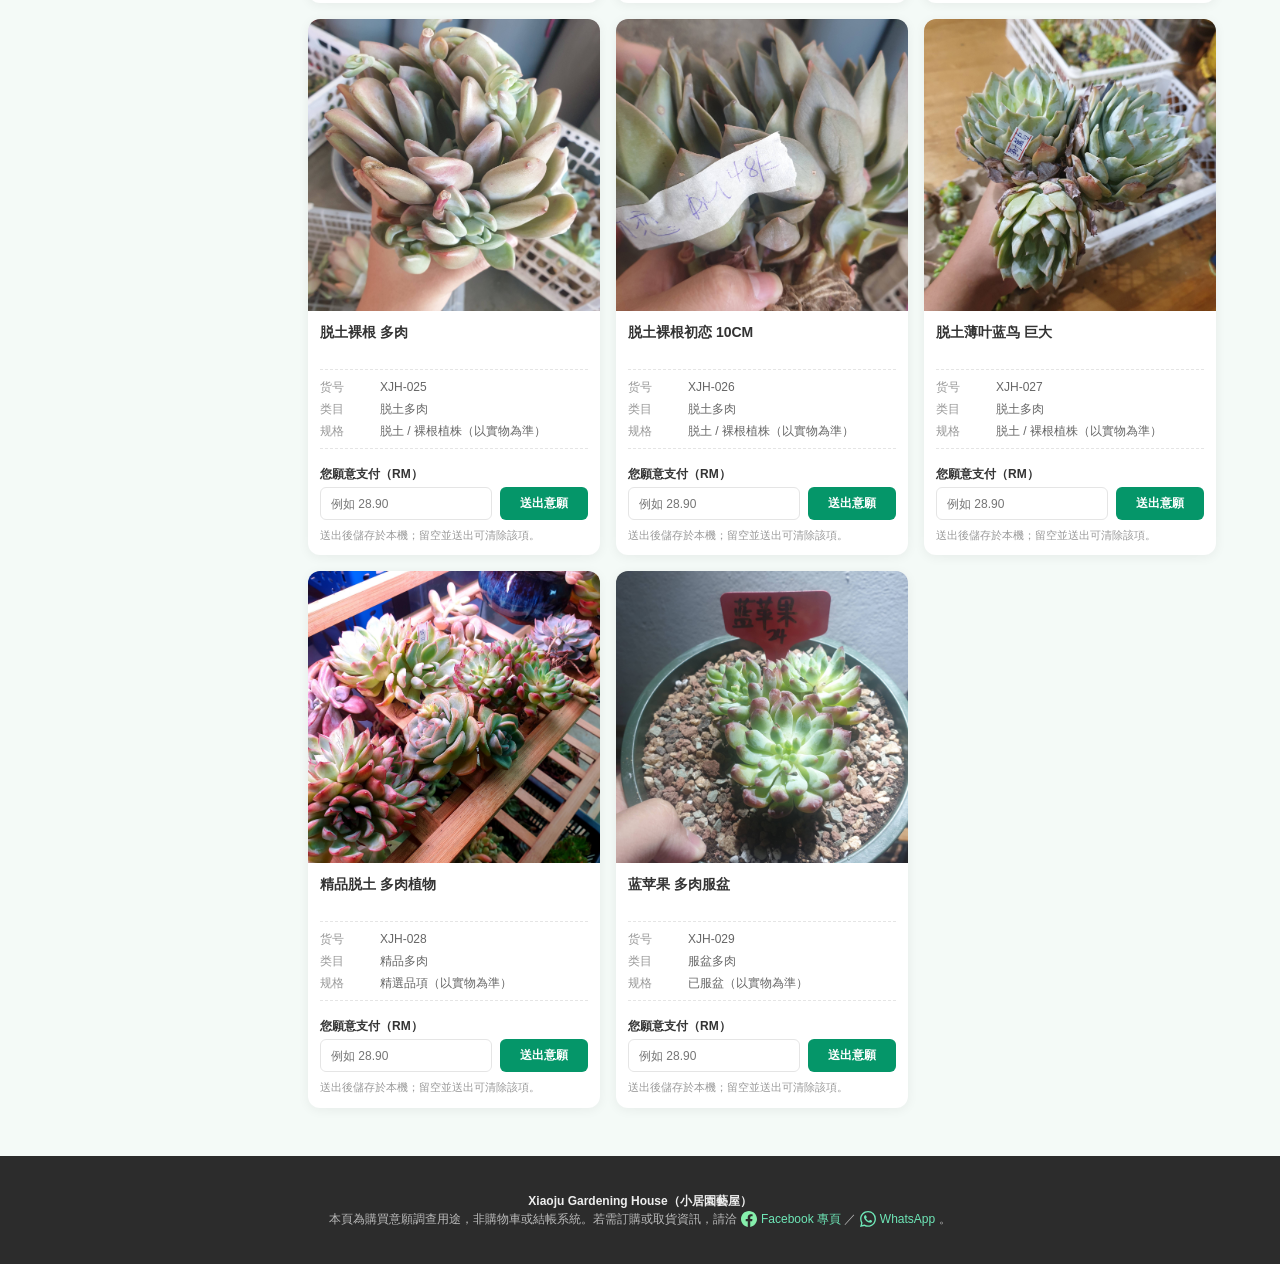
==== commit 9fd10be5: "Add files via upload" ====
--- a/意愿调查/index.html
+++ b/意愿调查/index.html
@@ -3,7 +3,7 @@
   <head>
     <meta charset="UTF-8" />
     <meta name="viewport" content="width=device-width, initial-scale=1" />
-    <meta name="theme-color" content="#ff5000" />
+    <meta name="theme-color" content="#059669" />
     <title>Xiaoju Gardening House · 購買意願調查</title>
     <meta
       name="description"
@@ -14,19 +14,58 @@
     <script src="app.js" defer></script>
   </head>
   <body>
+    <svg xmlns="http://www.w3.org/2000/svg" class="svg-sprite" aria-hidden="true" focusable="false">
+      <symbol id="icon-facebook" viewBox="0 0 24 24">
+        <path
+          fill="currentColor"
+          d="M24 12.073C24 5.405 18.627 0 12 0S0 5.405 0 12c0 5.99 4.388 10.954 10.125 11.854v-8.385H7.078v-3.47h3.047V9.43c0-3.007 1.792-4.669 4.533-4.669 1.312 0 2.686.235 2.686.235v2.953H15.83c-1.491 0-1.956.925-1.956 1.874v2.25h3.328l-.532 3.47h-2.796v8.385C19.612 23.027 24 18.062 24 12.073z"
+        />
+      </symbol>
+      <symbol id="icon-whatsapp" viewBox="0 0 24 24">
+        <path
+          fill="currentColor"
+          d="M17.472 14.382c-.297-.149-1.758-.867-2.03-.967-.273-.099-.471-.148-.67.15-.197.297-.767.966-.94 1.164-.173.199-.347.223-.644.075-.297-.15-1.255-.463-2.39-1.475-.883-.788-1.48-1.761-1.653-2.059-.173-.297-.018-.458.13-.606.134-.133.298-.347.446-.52.149-.174.198-.298.298-.497.099-.198.05-.371-.025-.52-.075-.149-.669-1.612-.916-2.207-.242-.579-.487-.5-.669-.51-.173-.008-.371-.01-.57-.01-.198 0-.52.074-.792.372-.272.297-1.04 1.016-1.04 2.479 0 1.462 1.065 2.875 1.213 3.074.149.198 2.096 3.2 5.077 4.487.709.306 1.262.489 1.694.625.712.227 1.36.195 1.871.118.571-.085 1.758-.719 2.006-1.413.248-.694.248-1.289.173-1.413-.074-.124-.272-.198-.57-.347m-5.421 7.403h-.004a9.87 9.87 0 01-5.031-1.378l-.361-.214-3.741.982.998-3.648-.235-.374a9.86 9.86 0 01-1.51-5.26c.001-5.45 4.436-9.884 9.888-9.884 2.64 0 5.122 1.03 6.988 2.898a9.825 9.825 0 012.893 6.994c-.003 5.45-4.435 9.884-9.885 9.884m8.413-18.297A11.815 11.815 0 0012.05 0C5.495 0 .16 5.335.157 11.892c0 2.096.547 4.142 1.588 5.945L.057 24l6.305-1.654a11.882 11.882 0 005.683 1.448h.005c6.554 0 11.89-5.335 11.893-11.893a11.821 11.821 0 00-3.48-8.413z"
+        />
+      </symbol>
+    </svg>
+
     <div class="top-bar">
       <span class="top-bar-lead">購買意願調查 · 瀏覽照片後填寫您願意為該品項支付的價格（RM）</span>
-      <span>
-        <a href="https://www.facebook.com/xiaojugardeninghouse" target="_blank" rel="noopener noreferrer"
-          >Facebook 官方專頁</a
+      <span class="top-bar-links">
+        <a
+          class="social-link social-link--fb social-link--topbar"
+          href="https://www.facebook.com/xiaojugardeninghouse"
+          target="_blank"
+          rel="noopener noreferrer"
         >
+          <svg class="social-ico" width="18" height="18" aria-hidden="true"><use href="#icon-facebook" /></svg>
+          Facebook 官方專頁
+        </a>
+        <span class="top-bar-sep" aria-hidden="true">·</span>
+        <a
+          class="social-link social-link--wa social-link--topbar"
+          href="https://api.whatsapp.com/send?phone=60102467892"
+          target="_blank"
+          rel="noopener noreferrer"
+        >
+          <svg class="social-ico" width="18" height="18" aria-hidden="true"><use href="#icon-whatsapp" /></svg>
+          WhatsApp 聯絡
+        </a>
       </span>
     </div>
 
     <header class="header-main">
       <div class="header-inner">
         <div class="brand">
-          <div class="brand-mark" aria-hidden="true">小居</div>
+          <div class="brand-mark">
+            <img
+              src="头像/653701236_863126440120410_4680708043493325427_n.jpg"
+              alt="Xiaoju Gardening House"
+              width="48"
+              height="48"
+              decoding="async"
+            />
+          </div>
           <div>
             <h1>Xiaoju Gardening House</h1>
             <p class="sub">小居園藝屋 · 購買意願調查（非下單頁面）</p>
@@ -44,16 +83,34 @@
         </div>
         <div class="header-actions">
           <button type="button" class="summary-btn" id="summary-btn" aria-haspopup="dialog">
-            已記錄意願（<span id="wtp-count">0</span>）
+            已記錄（<span id="wtp-count">0</span>）
           </button>
         </div>
       </div>
       <nav class="nav-cats" aria-label="照片分類">
         <a href="#" data-cat="all" class="active">全部</a>
-        <a href="#" data-cat="succulent">小型多肉植物</a>
-        <a href="#" data-cat="pot">植物花盆</a>
-        <a href="#" data-cat="landscape">小型景觀植物</a>
-        <a href="https://www.facebook.com/xiaojugardeninghouse" target="_blank" rel="noopener noreferrer">關於店家</a>
+        <a href="#" data-cat="tuotu">脱土多肉</a>
+        <a href="#" data-cat="jingpin">精品多肉</a>
+        <a href="#" data-cat="wutu">无土多肉</a>
+        <a href="#" data-cat="fupen">服盆多肉</a>
+        <a
+          class="nav-social nav-social--fb"
+          href="https://www.facebook.com/xiaojugardeninghouse"
+          target="_blank"
+          rel="noopener noreferrer"
+        >
+          <svg class="social-ico" width="16" height="16" aria-hidden="true"><use href="#icon-facebook" /></svg>
+          關於店家
+        </a>
+        <a
+          class="nav-social nav-social--wa"
+          href="https://api.whatsapp.com/send?phone=60102467892"
+          target="_blank"
+          rel="noopener noreferrer"
+        >
+          <svg class="social-ico" width="16" height="16" aria-hidden="true"><use href="#icon-whatsapp" /></svg>
+          WhatsApp
+        </a>
       </nav>
     </header>
 
@@ -64,20 +121,55 @@
           <p>
             Xiaoju Gardening House 是一間售賣小型植物的住家小賣鋪。我們建立了<strong>站點式取貨服務</strong>，為大家提供更便利的服務。
           </p>
-          <p><strong>服務內容：</strong>小型多肉植物、植物花盆、小型景觀植物。</p>
+          <p><strong>服務內容：</strong>脱土多肉、精品多肉、无土多肉、服盆多肉等小型植物。</p>
           <p><strong>地點：</strong>Lives in Sibu, Sarawak（砂拉越詩巫）。</p>
+          <p>
+            <strong>Facebook：</strong>
+            <a class="social-link social-link--fb social-link--inline" href="https://www.facebook.com/xiaojugardeninghouse" target="_blank" rel="noopener noreferrer">
+              <svg class="social-ico" width="16" height="16" aria-hidden="true"><use href="#icon-facebook" /></svg>
+              官方專頁
+            </a>
+          </p>
+          <p>
+            <strong>WhatsApp：</strong>
+            <a class="social-link social-link--wa social-link--inline" href="https://api.whatsapp.com/send?phone=60102467892" target="_blank" rel="noopener noreferrer">
+              <svg class="social-ico" width="16" height="16" aria-hidden="true"><use href="#icon-whatsapp" /></svg>
+              +60 10-246 7892（點此開啟對話）
+            </a>
+          </p>
           <p class="intro-survey">
-            <strong>本頁用途：</strong>這是<strong>購買意願調查</strong>。請依照片想像實際購買時，您<strong>願意支付的金額（RM）</strong>填寫於各項；僅供意願參考，<strong>不構成訂單或報價承諾</strong>。圖片來自資料夾「照片回顾」。
-          </p>
-        </div>
-        <h3>分類篩選</h3>
+            <strong>本頁用途：</strong>可切換「<strong>購買意願調查</strong>」（自填願付價，圖片來自「照片回顾」）或「<strong>預定產品（固定價）</strong>」（金馬倫品項、價格固定，圖片來自「预定照片」）。僅供參考，<strong>不構成正式訂單</strong>，下單請與店家確認。
+          </p>
+        </div>
+        <h3 id="filter-heading">分類篩選</h3>
         <div id="filter-btns"></div>
+        <p id="filter-preorder-note" class="filter-preorder-note" hidden>
+          「預定產品」為固定價品項，請使用主區上方分頁切換；此處分類僅適用於意願調查照片。
+        </p>
       </aside>
 
       <main class="main-panel">
+        <div class="mode-tabs" role="tablist" aria-label="頁面模式">
+          <button type="button" class="mode-tab active" data-mode="survey" role="tab" aria-selected="true">
+            購買意願調查
+          </button>
+          <button type="button" class="mode-tab" data-mode="preorder" role="tab" aria-selected="false">
+            預定產品（固定價）
+          </button>
+        </div>
+
+        <div id="survey-section">
         <p class="main-hint">
-          請逐張瀏覽下方實拍，在「<strong>願意支付</strong>」欄填寫金額後按「<strong>送出意願</strong>」。資料先存在<strong>本機瀏覽器</strong>，可點右上角「已記錄意願」複製清單備份；若要與店家確認，請另透過
-          <a href="https://www.facebook.com/xiaojugardeninghouse" target="_blank" rel="noopener noreferrer">Facebook</a>
+          請逐張瀏覽下方實拍，在「<strong>願意支付</strong>」欄填寫金額後按「<strong>送出意願</strong>」。資料先存在<strong>本機瀏覽器</strong>，可點右上角「已記錄」複製清單備份；若要與店家確認，請另透過
+          <a class="social-link social-link--fb social-link--inline" href="https://www.facebook.com/xiaojugardeninghouse" target="_blank" rel="noopener noreferrer">
+            <svg class="social-ico" width="15" height="15" aria-hidden="true"><use href="#icon-facebook" /></svg>
+            Facebook
+          </a>
+          或
+          <a class="social-link social-link--wa social-link--inline" href="https://api.whatsapp.com/send?phone=60102467892" target="_blank" rel="noopener noreferrer">
+            <svg class="social-ico" width="15" height="15" aria-hidden="true"><use href="#icon-whatsapp" /></svg>
+            WhatsApp
+          </a>
           聯繫。
         </p>
         <div class="toolbar">
@@ -90,6 +182,17 @@
           </div>
         </div>
         <div id="product-grid" class="product-grid"></div>
+        </div>
+
+        <div id="preorder-section" class="preorder-section" hidden>
+          <p class="main-hint preorder-hint">
+            以下為目前可協助預購的<strong>金馬倫多肉</strong>品項，<strong>價格固定</strong>（如與店家最終報價不同，以店家為準）。圖片來自「<strong>预定照片</strong>」資料夾。請填寫<strong>預定數量</strong>後按「儲存預定」。
+          </p>
+          <div class="toolbar preorder-toolbar">
+            <span class="toolbar-stat">預定品項 · 共 <strong id="preorder-total">—</strong> 項</span>
+          </div>
+          <div id="preorder-grid" class="product-grid"></div>
+        </div>
       </main>
     </div>
 
@@ -97,13 +200,22 @@
       <p>
         <strong class="footer-brand">Xiaoju Gardening House（小居園藝屋）</strong><br />
         本頁為購買意願調查用途，非購物車或結帳系統。若需訂購或取貨資訊，請洽
-        <a href="https://www.facebook.com/xiaojugardeninghouse" target="_blank" rel="noopener noreferrer">Facebook 專頁</a>。
+        <a class="social-link social-link--fb social-link--footer" href="https://www.facebook.com/xiaojugardeninghouse" target="_blank" rel="noopener noreferrer">
+          <svg class="social-ico" width="16" height="16" aria-hidden="true"><use href="#icon-facebook" /></svg>
+          Facebook 專頁
+        </a>
+        ／
+        <a class="social-link social-link--wa social-link--footer" href="https://api.whatsapp.com/send?phone=60102467892" target="_blank" rel="noopener noreferrer">
+          <svg class="social-ico" width="16" height="16" aria-hidden="true"><use href="#icon-whatsapp" /></svg>
+          WhatsApp
+        </a>
+        。
       </p>
     </footer>
 
     <dialog id="summary-dialog" class="summary-dialog">
       <div class="summary-dialog-inner">
-        <h2 class="summary-title">已記錄的購買意願</h2>
+        <h2 class="summary-title">已記錄內容（意願＋預定）</h2>
         <div id="summary-body" class="summary-body"></div>
         <p class="summary-hint">以下資料儲存在本機瀏覽器，清除網站資料會一併刪除。建議使用「複製清單」備份。</p>
         <div class="dialog-actions">
@@ -115,5 +227,75 @@
     </dialog>
 
     <div id="toast" class="toast" role="status" aria-live="polite"></div>
+
+    <div class="chat-widget" id="chat-widget">
+      <div class="chat-panel" id="chat-panel" role="dialog" aria-labelledby="chat-panel-title" hidden>
+        <div class="chat-panel-head">
+          <span id="chat-panel-title" class="chat-panel-title">智能小助手</span>
+          <button type="button" class="chat-close" id="chat-close" aria-label="關閉">×</button>
+        </div>
+        <div class="chat-panel-body">
+          <div class="chat-welcome" id="chat-welcome">
+            <button type="button" class="chat-avatar-btn" id="chat-avatar-btn" aria-label="查看常見問題">
+              <span class="chat-avatar-large" aria-hidden="true">🤖</span>
+            </button>
+            <p class="chat-welcome-text">
+              您好，我是智能小助手。<br />
+              <strong>請點擊上方頭像</strong>，即可展開常見問題。
+            </p>
+            <button type="button" class="btn-chat-dismiss" id="chat-dismiss-welcome">關閉小助手</button>
+          </div>
+          <div class="chat-faq-wrap" id="chat-faq-wrap" hidden>
+          <p class="chat-panel-hint">請點選下方題目查看回答</p>
+          <details class="chat-faq">
+            <summary>问题1：怎么购买？</summary>
+            <div class="chat-answer">
+              <p>您好，您可以通过页面右上角的 Facebook 或 WhatsApp 联系我们。</p>
+              <p>👉 请将您已选择的商品或下单记录截图发送给客服人员，我们将为您尽快处理订单。</p>
+            </div>
+          </details>
+          <details class="chat-faq">
+            <summary>问题2：几天可以到？</summary>
+            <div class="chat-answer">
+              <p>您好，Sarawak（砂拉越）地区一般配送时间为 1–3天内送达。</p>
+              <p>👉 实际时效可能因地区及物流安排略有调整，我们会第一时间提供物流信息供您查询。</p>
+            </div>
+          </details>
+          <details class="chat-faq">
+            <summary>问题3：可以便宜一点吗？</summary>
+            <div class="chat-answer">
+              <p>您好，本店商品已为优惠定价，整体性价比高。</p>
+              <p>👉 如有批量购买或促销活动，欢迎咨询客服获取专属优惠方案。</p>
+            </div>
+          </details>
+          <details class="chat-faq">
+            <summary>问题4：这个多肉有现货吗？</summary>
+            <div class="chat-answer">
+              <p>您好，目前大部分商品为预定供应模式，库存会实时更新。</p>
+              <p>👉 建议您先咨询客服确认当前批次情况，以便为您优先安排。</p>
+            </div>
+          </details>
+          <details class="chat-faq">
+            <summary>问题5：和图片一样吗？</summary>
+            <div class="chat-answer">
+              <p>您好，本店商品均为实物拍摄。</p>
+              <p>👉 由于植物属于自然生长个体，颜色、大小及形态会略有差异，我们会尽量挑选状态良好的植株发货，请放心购买。</p>
+            </div>
+          </details>
+          <button type="button" class="btn-chat-dismiss btn-chat-dismiss--bottom" id="chat-dismiss-faq">關閉小助手</button>
+          </div>
+        </div>
+      </div>
+      <button
+        type="button"
+        class="chat-fab"
+        id="chat-fab"
+        aria-label="開啟常見問題"
+        aria-expanded="false"
+        aria-controls="chat-panel"
+      >
+        <span class="chat-fab-emoji" aria-hidden="true">🤖</span>
+      </button>
+    </div>
   </body>
 </html>
--- a/意愿调查/styles.css
+++ b/意愿调查/styles.css
@@ -1,9 +1,13 @@
 :root {
-  --tb-orange: #ff5000;
-  --tb-orange-dark: #e24600;
+  /* 主色：翡翠綠（園藝感、比冷藍更溫暖耐看） */
+  --tb-orange: #059669;
+  --tb-orange-dark: #047857;
+  --brand-tint: #ecfdf5;
+  --brand-tint-strong: #d1fae5;
+  --brand-soft-border: #6ee7b7;
   --leaf: #2d6a4f;
   --leaf-light: #40916c;
-  --bg: #f4f4f4;
+  --bg: #f4faf7;
   --card: #fff;
   --text: #333;
   --muted: #999;
@@ -46,8 +50,85 @@
   vertical-align: middle;
 }
 
+.svg-sprite {
+  position: absolute;
+  width: 0;
+  height: 0;
+  overflow: hidden;
+}
+
+.social-link {
+  display: inline-flex;
+  align-items: center;
+  gap: 0.35em;
+  vertical-align: middle;
+}
+
+.social-ico {
+  flex-shrink: 0;
+  display: block;
+}
+
+.social-link--fb .social-ico {
+  color: #1877f2;
+}
+
+.social-link--wa .social-ico {
+  color: #25d366;
+}
+
+.social-link--topbar {
+  font-weight: 600;
+}
+
+.nav-social {
+  display: inline-flex;
+  align-items: center;
+  gap: 6px;
+}
+
+.nav-social .social-ico {
+  position: relative;
+  top: 1px;
+}
+
+.intro-card .social-link {
+  color: var(--tb-orange);
+  font-weight: 600;
+}
+
+.intro-card .social-link:hover {
+  text-decoration: underline;
+}
+
+.main-hint .social-link {
+  text-decoration: underline;
+}
+
+.main-hint .social-link--fb .social-ico {
+  color: #1877f2;
+}
+
+.main-hint .social-link--wa .social-ico {
+  color: #25d366;
+}
+
+.footer .social-link--footer {
+  display: inline-flex;
+  align-items: center;
+  gap: 0.35em;
+}
+
+.footer .social-link--fb .social-ico {
+  color: #86efac;
+}
+
+.footer .social-link--wa .social-ico {
+  color: #6ee7b7;
+}
+
 .top-bar {
-  background: linear-gradient(90deg, var(--tb-orange) 0%, var(--tb-orange-dark) 100%);
+  background: linear-gradient(105deg, #10b981 0%, var(--tb-orange) 42%, var(--tb-orange-dark) 100%);
   color: #fff;
   font-size: 12px;
   padding: 6px 24px;
@@ -63,6 +144,29 @@
 
 .top-bar a:hover {
   text-decoration: underline;
+}
+
+.top-bar-links {
+  display: flex;
+  align-items: center;
+  gap: 8px;
+  flex-wrap: wrap;
+  justify-content: flex-end;
+}
+
+.top-bar-sep {
+  opacity: 0.75;
+  user-select: none;
+}
+
+.top-bar .social-link--topbar.social-link--fb .social-ico {
+  color: #1877f2;
+  filter: drop-shadow(0 0 1px rgba(0, 0, 0, 0.2));
+}
+
+.top-bar .social-link--topbar.social-link--wa .social-ico {
+  color: #25d366;
+  filter: drop-shadow(0 0 1px rgba(0, 0, 0, 0.2));
 }
 
 .top-bar-lead {
@@ -94,13 +198,17 @@
   width: 48px;
   height: 48px;
   border-radius: 12px;
-  background: linear-gradient(135deg, var(--leaf) 0%, var(--leaf-light) 100%);
-  display: grid;
-  place-items: center;
-  color: #fff;
-  font-weight: 700;
-  font-size: 14px;
+  overflow: hidden;
   flex-shrink: 0;
+  background: #e8e8e8;
+  border: 1px solid var(--border);
+}
+
+.brand-mark img {
+  width: 100%;
+  height: 100%;
+  object-fit: cover;
+  display: block;
 }
 
 .brand h1 {
@@ -158,7 +266,7 @@
   font-weight: 600;
   cursor: pointer;
   border: 1px solid var(--tb-orange);
-  background: #fff8f5;
+  background: var(--brand-tint);
   border-radius: 8px;
   padding: 8px 14px;
   font-size: 13px;
@@ -166,7 +274,7 @@
 }
 
 .header-actions .summary-btn:hover {
-  background: #ffefe6;
+  background: var(--brand-tint-strong);
 }
 
 .nav-cats {
@@ -189,6 +297,22 @@
 .nav-cats a.active {
   color: var(--tb-orange);
   border-bottom-color: var(--tb-orange);
+}
+
+.nav-cats a.nav-social--fb:hover,
+.nav-cats a.nav-social--fb.active {
+  color: var(--tb-orange);
+  border-bottom-color: var(--tb-orange);
+}
+
+.nav-cats a.nav-social--wa {
+  color: #128c7e;
+}
+
+.nav-cats a.nav-social--wa:hover,
+.nav-cats a.nav-social--wa.active {
+  color: #075e54;
+  border-bottom-color: #128c7e;
 }
 
 .layout {
@@ -288,7 +412,7 @@
 .filter-btn:hover,
 .filter-btn.active {
   border-color: var(--tb-orange);
-  background: #fff5f0;
+  background: var(--brand-tint);
   color: var(--tb-orange);
 }
 
@@ -323,6 +447,139 @@
   min-width: 0;
 }
 
+.mode-tabs {
+  display: flex;
+  flex-wrap: wrap;
+  gap: var(--space-2);
+  margin-bottom: var(--space-4);
+  padding-bottom: var(--space-3);
+  border-bottom: 1px solid var(--border);
+}
+
+.mode-tab {
+  padding: 10px 18px;
+  border: 2px solid var(--border);
+  border-radius: 10px;
+  background: #fff;
+  font-size: 14px;
+  font-weight: 600;
+  font-family: inherit;
+  cursor: pointer;
+  color: var(--text);
+}
+
+.mode-tab:hover {
+  border-color: var(--brand-soft-border);
+  background: var(--brand-tint);
+}
+
+.mode-tab.active {
+  border-color: var(--tb-orange);
+  background: var(--brand-tint);
+  color: var(--tb-orange);
+}
+
+.preorder-section {
+  margin-top: 0;
+}
+
+.preorder-hint {
+  margin-top: 0;
+}
+
+.filter-preorder-note {
+  margin: var(--space-2) 0 0;
+  font-size: 12px;
+  color: var(--spec);
+  line-height: 1.45;
+  padding: var(--space-2) var(--space-3);
+  background: var(--brand-tint);
+  border-radius: 8px;
+  border: 1px dashed var(--brand-soft-border);
+}
+
+.product-card--preorder .preorder-price-block {
+  display: flex;
+  align-items: baseline;
+  gap: var(--space-2);
+  margin-bottom: var(--space-2);
+}
+
+.product-card--preorder .preorder-price {
+  font-size: 22px;
+  font-weight: 700;
+  color: var(--tb-orange);
+}
+
+.product-card--preorder .preorder-price-tag {
+  font-size: 12px;
+  color: var(--muted);
+  font-weight: 600;
+}
+
+.product-card--preorder .preorder-note {
+  margin: 0 0 var(--space-3);
+  font-size: var(--font-spec);
+  color: var(--spec);
+}
+
+.preorder-form {
+  margin-top: auto;
+  padding-top: var(--space-2);
+}
+
+.preorder-label {
+  display: block;
+  font-size: var(--font-spec);
+  font-weight: 600;
+  margin-bottom: var(--space-1);
+}
+
+.preorder-row {
+  display: flex;
+  gap: var(--space-2);
+  align-items: stretch;
+  flex-wrap: wrap;
+}
+
+.preorder-qty-input {
+  flex: 1;
+  min-width: 72px;
+  max-width: 120px;
+  padding: 8px 10px;
+  border: 1px solid var(--border);
+  border-radius: 6px;
+  font-size: var(--font-spec);
+  font-family: inherit;
+}
+
+.preorder-submit {
+  padding: 8px 14px;
+  min-height: 40px;
+  background: var(--leaf);
+  color: #fff;
+  border: none;
+  border-radius: 6px;
+  font-weight: 600;
+  cursor: pointer;
+  font-size: var(--font-spec);
+  font-family: inherit;
+}
+
+.preorder-submit:hover {
+  background: #246b52;
+}
+
+.summary-section-h {
+  margin: var(--space-4) 0 var(--space-2);
+  font-size: 15px;
+  color: var(--leaf);
+}
+
+.summary-section-h:first-child {
+  margin-top: 0;
+}
+
 .toolbar {
   display: flex;
   justify-content: space-between;
@@ -351,7 +608,7 @@
 .sort-row button.active {
   border-color: var(--tb-orange);
   color: var(--tb-orange);
-  background: #fff8f5;
+  background: var(--brand-tint);
 }
 
 .product-grid {
@@ -477,7 +734,7 @@
 .wtp-input:focus {
   outline: none;
   border-color: var(--tb-orange);
-  box-shadow: 0 0 0 2px rgba(255, 80, 0, 0.15);
+  box-shadow: 0 0 0 2px rgba(5, 150, 105, 0.22);
 }
 
 .wtp-submit {
@@ -630,7 +887,7 @@
 }
 
 .footer a {
-  color: #ff9f7a;
+  color: #6ee7b7;
 }
 
 .toast {
@@ -663,6 +920,258 @@
   border-radius: var(--radius);
 }
 
+/* 右下角常見問題小助手 */
+.chat-widget {
+  position: fixed;
+  right: max(16px, env(safe-area-inset-right, 0px));
+  bottom: max(16px, env(safe-area-inset-bottom, 0px));
+  z-index: 1000;
+  display: flex;
+  flex-direction: column;
+  align-items: flex-end;
+  gap: 10px;
+  pointer-events: none;
+}
+
+.chat-widget > * {
+  pointer-events: auto;
+}
+
+.chat-panel {
+  width: min(100vw - 32px, 340px);
+  max-height: min(72vh, 520px);
+  display: flex;
+  flex-direction: column;
+  background: var(--card);
+  border-radius: var(--radius);
+  box-shadow: 0 12px 40px rgba(0, 0, 0, 0.18);
+  border: 1px solid var(--border);
+  overflow: hidden;
+}
+
+/* 必須關閉整個浮層；避免被其他 display 規則蓋掉 [hidden] */
+.chat-panel[hidden] {
+  display: none !important;
+}
+
+.chat-faq-wrap[hidden],
+.chat-welcome[hidden] {
+  display: none !important;
+}
+
+.chat-panel-head {
+  display: flex;
+  align-items: center;
+  justify-content: space-between;
+  gap: var(--space-2);
+  padding: var(--space-3) var(--space-4);
+  background: linear-gradient(105deg, #ecfdf5 0%, var(--brand-tint-strong) 100%);
+  border-bottom: 1px solid var(--border);
+}
+
+.chat-panel-title {
+  font-size: 14px;
+  font-weight: 700;
+  color: var(--leaf);
+}
+
+.chat-close {
+  width: 32px;
+  height: 32px;
+  border: none;
+  border-radius: 8px;
+  background: transparent;
+  color: var(--muted);
+  font-size: 22px;
+  line-height: 1;
+  cursor: pointer;
+  font-family: inherit;
+  display: flex;
+  align-items: center;
+  justify-content: center;
+}
+
+.chat-close:hover {
+  background: rgba(0, 0, 0, 0.06);
+  color: var(--text);
+}
+
+.chat-panel-body {
+  padding: var(--space-3) var(--space-3) var(--space-4);
+  overflow-y: auto;
+  font-size: 13px;
+  line-height: 1.55;
+}
+
+.chat-welcome {
+  display: flex;
+  flex-direction: column;
+  align-items: center;
+  text-align: center;
+  gap: var(--space-3);
+  padding: var(--space-2) 0 var(--space-1);
+}
+
+.chat-avatar-btn {
+  width: 88px;
+  height: 88px;
+  border-radius: 50%;
+  border: 3px solid var(--brand-soft-border);
+  background: linear-gradient(145deg, var(--brand-tint-strong) 0%, #fff 100%);
+  cursor: pointer;
+  display: flex;
+  align-items: center;
+  justify-content: center;
+  box-shadow: 0 4px 14px rgba(5, 150, 105, 0.2);
+  transition: transform 0.15s ease, box-shadow 0.15s ease;
+  font-family: inherit;
+  padding: 0;
+}
+
+.chat-avatar-btn:hover {
+  transform: scale(1.05);
+  box-shadow: 0 6px 18px rgba(5, 150, 105, 0.28);
+}
+
+.chat-avatar-btn:focus-visible {
+  outline: 2px solid var(--tb-orange);
+  outline-offset: 3px;
+}
+
+.chat-avatar-large {
+  font-size: 48px;
+  line-height: 1;
+}
+.chat-welcome-text {
+  margin: 0;
+  font-size: 13px;
+  color: var(--spec);
+  line-height: 1.6;
+}
+
+.btn-chat-dismiss {
+  margin-top: var(--space-1);
+  padding: 10px 18px;
+  border-radius: 8px;
+  border: 1px solid var(--border);
+  background: #fff;
+  color: var(--spec);
+  font-size: 13px;
+  font-family: inherit;
+  cursor: pointer;
+  font-weight: 600;
+}
+
+.btn-chat-dismiss:hover {
+  background: #f5f5f5;
+  color: var(--text);
+}
+
+.btn-chat-dismiss--bottom {
+  width: 100%;
+  margin-top: var(--space-4);
+}
+
+.chat-panel-hint {
+  margin: 0 0 var(--space-3);
+  font-size: 12px;
+  color: var(--spec);
+}
+
+.chat-faq {
+  border: 1px solid var(--border);
+  border-radius: 8px;
+  margin-bottom: var(--space-2);
+  background: #fafafa;
+}
+
+.chat-faq:last-child {
+  margin-bottom: 0;
+}
+
+.chat-faq summary {
+  padding: 10px 12px;
+  cursor: pointer;
+  font-weight: 600;
+  color: var(--text);
+  list-style: none;
+  display: flex;
+  align-items: flex-start;
+  justify-content: space-between;
+  gap: 10px;
+}
+
+.chat-faq summary::-webkit-details-marker {
+  display: none;
+}
+
+.chat-faq summary::after {
+  content: "";
+  flex-shrink: 0;
+  width: 0.5em;
+  height: 0.5em;
+  margin-top: 0.35em;
+  border-right: 2px solid var(--tb-orange);
+  border-bottom: 2px solid var(--tb-orange);
+  transform: rotate(45deg);
+  transition: transform 0.2s ease;
+}
+
+.chat-faq[open] summary::after {
+  transform: rotate(-135deg);
+  margin-top: 0.5em;
+}
+
+.chat-faq summary:hover {
+  color: var(--tb-orange);
+}
+
+.chat-answer {
+  padding: 0 12px 12px;
+  border-top: 1px dashed var(--border);
+  color: var(--spec);
+}
+
+.chat-answer p {
+  margin: 10px 0 0;
+}
+
+.chat-answer p:first-child {
+  margin-top: 10px;
+}
+
+.chat-fab {
+  width: 56px;
+  height: 56px;
+  border-radius: 50%;
+  border: none;
+  background: linear-gradient(145deg, var(--tb-orange) 0%, var(--tb-orange-dark) 100%);
+  color: #fff;
+  cursor: pointer;
+  box-shadow: 0 4px 16px rgba(5, 150, 105, 0.45);
+  display: flex;
+  align-items: center;
+  justify-content: center;
+  transition: transform 0.15s ease, box-shadow 0.15s ease;
+  font-family: inherit;
+}
+
+.chat-fab:hover {
+  transform: scale(1.06);
+  box-shadow: 0 6px 20px rgba(5, 150, 105, 0.5);
+}
+
+.chat-fab:focus-visible {
+  outline: 2px solid var(--tb-orange);
+  outline-offset: 3px;
+}
+
+.chat-fab-emoji {
+  display: block;
+  font-size: 28px;
+  line-height: 1;
+}
+
 /* 手機版（≤768px）：與 device.js 斷點一致；無 JS 時仍依螢幕寬度生效 */
 @media (max-width: 768px) {
   body {
@@ -718,7 +1227,6 @@
   .brand-mark {
     width: 42px;
     height: 42px;
-    font-size: 13px;
   }
 
   .nav-cats {
@@ -816,4 +1324,12 @@
   .wtp-submit {
     width: 100%;
   }
-}
+
+  .preorder-row {
+    flex-direction: column;
+  }
+
+  .preorder-submit {
+    width: 100%;
+  }
+}
